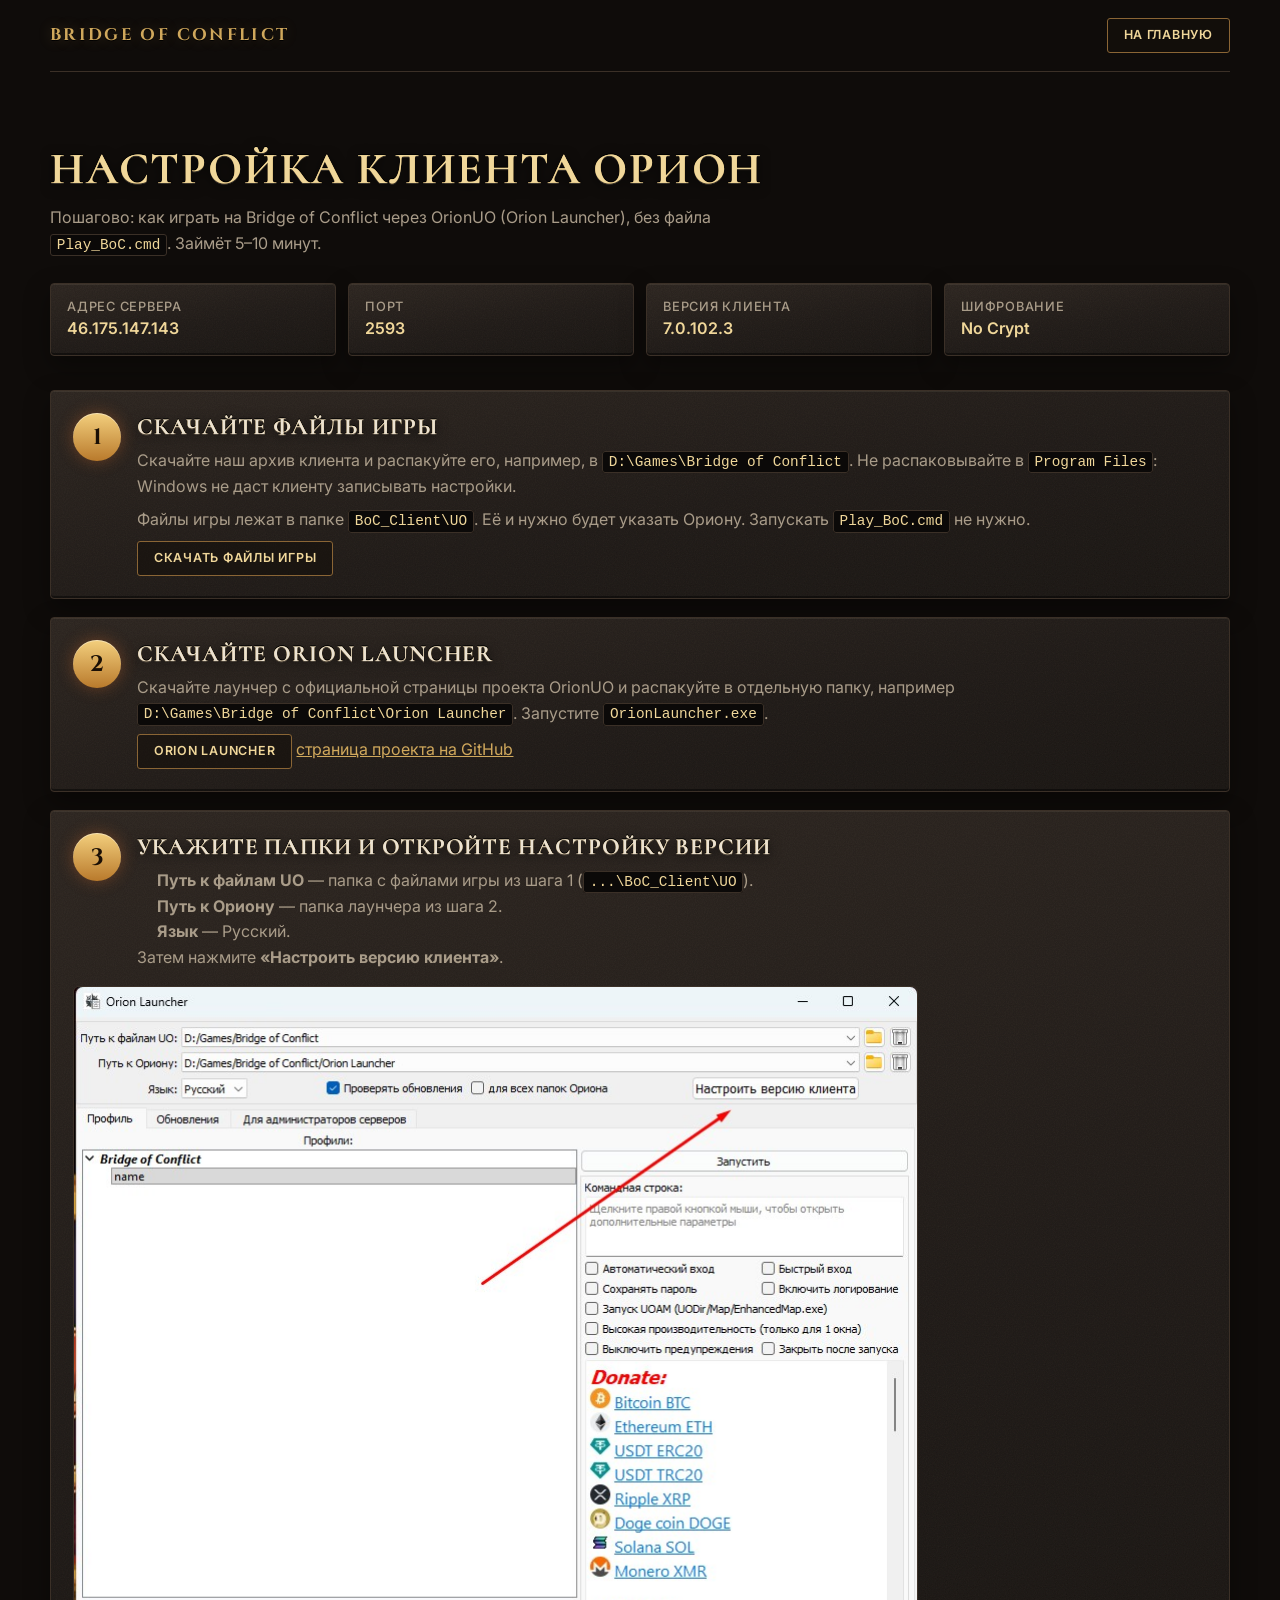
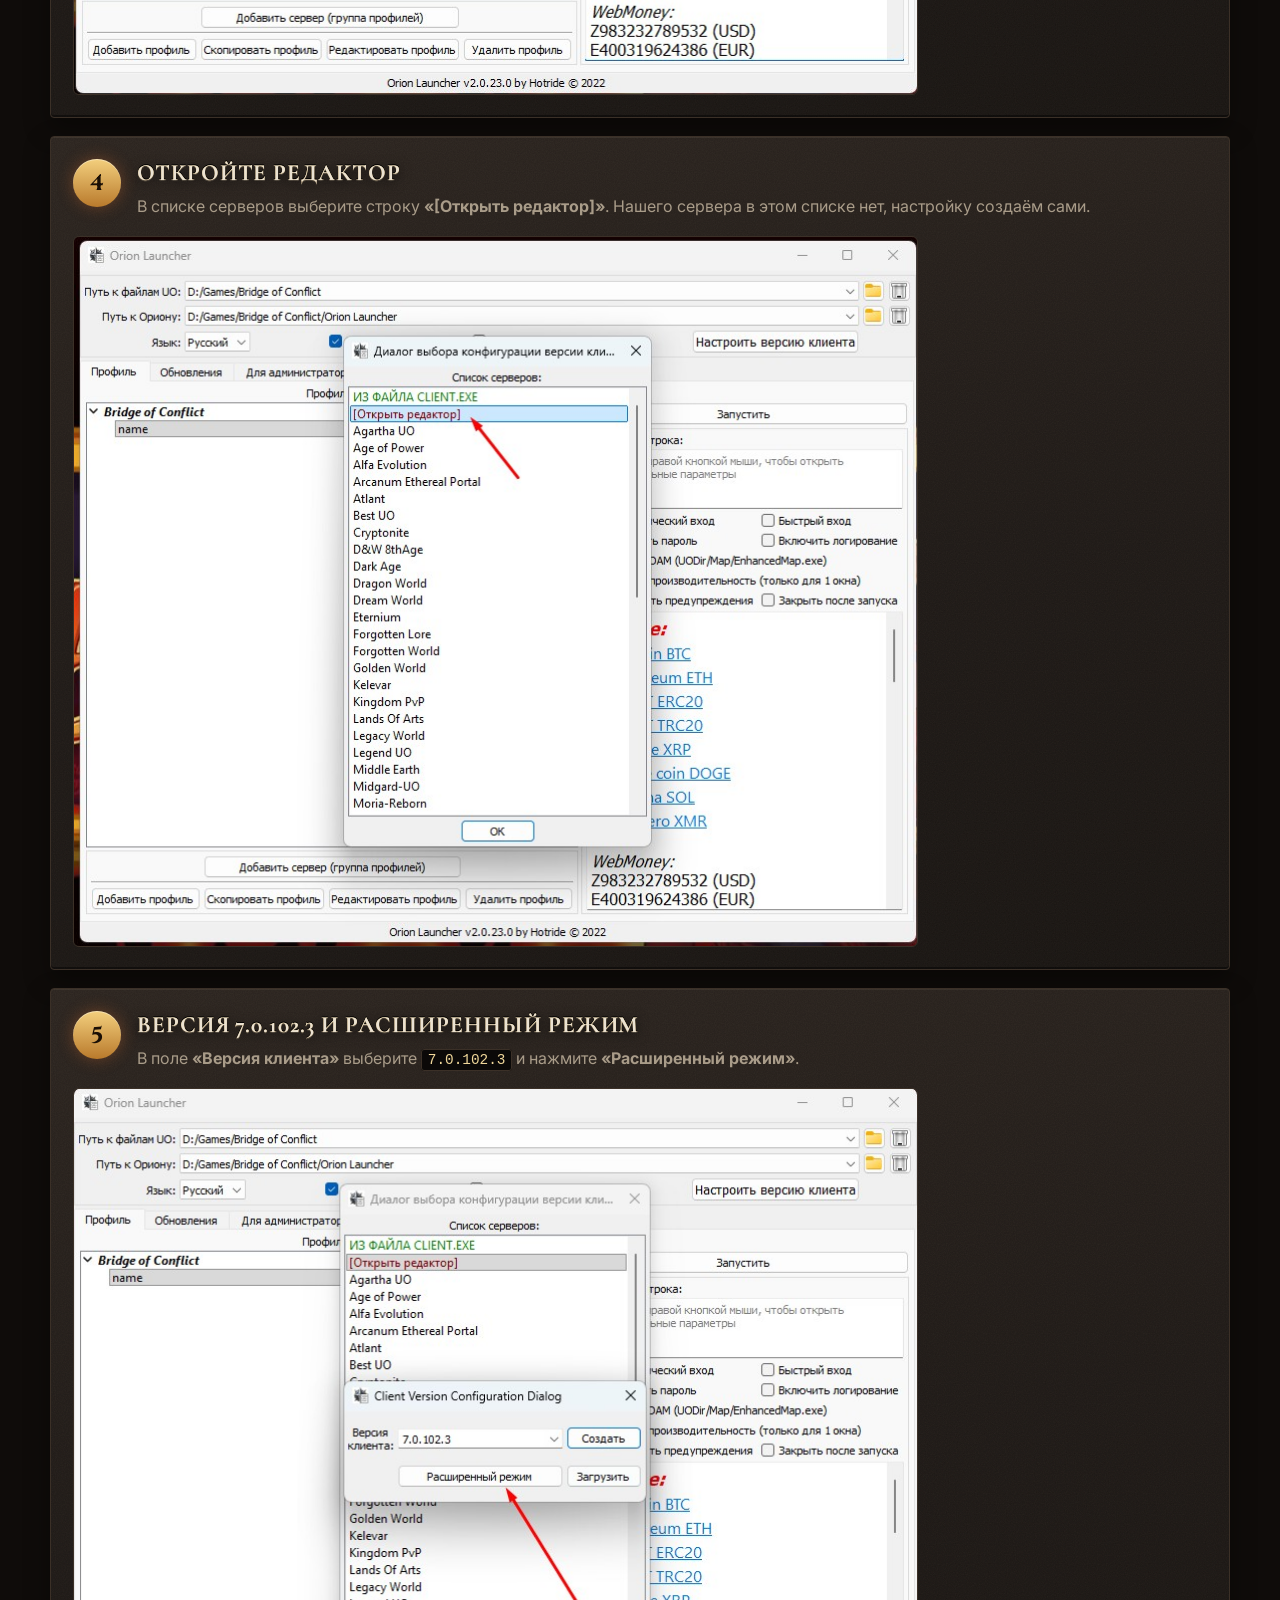
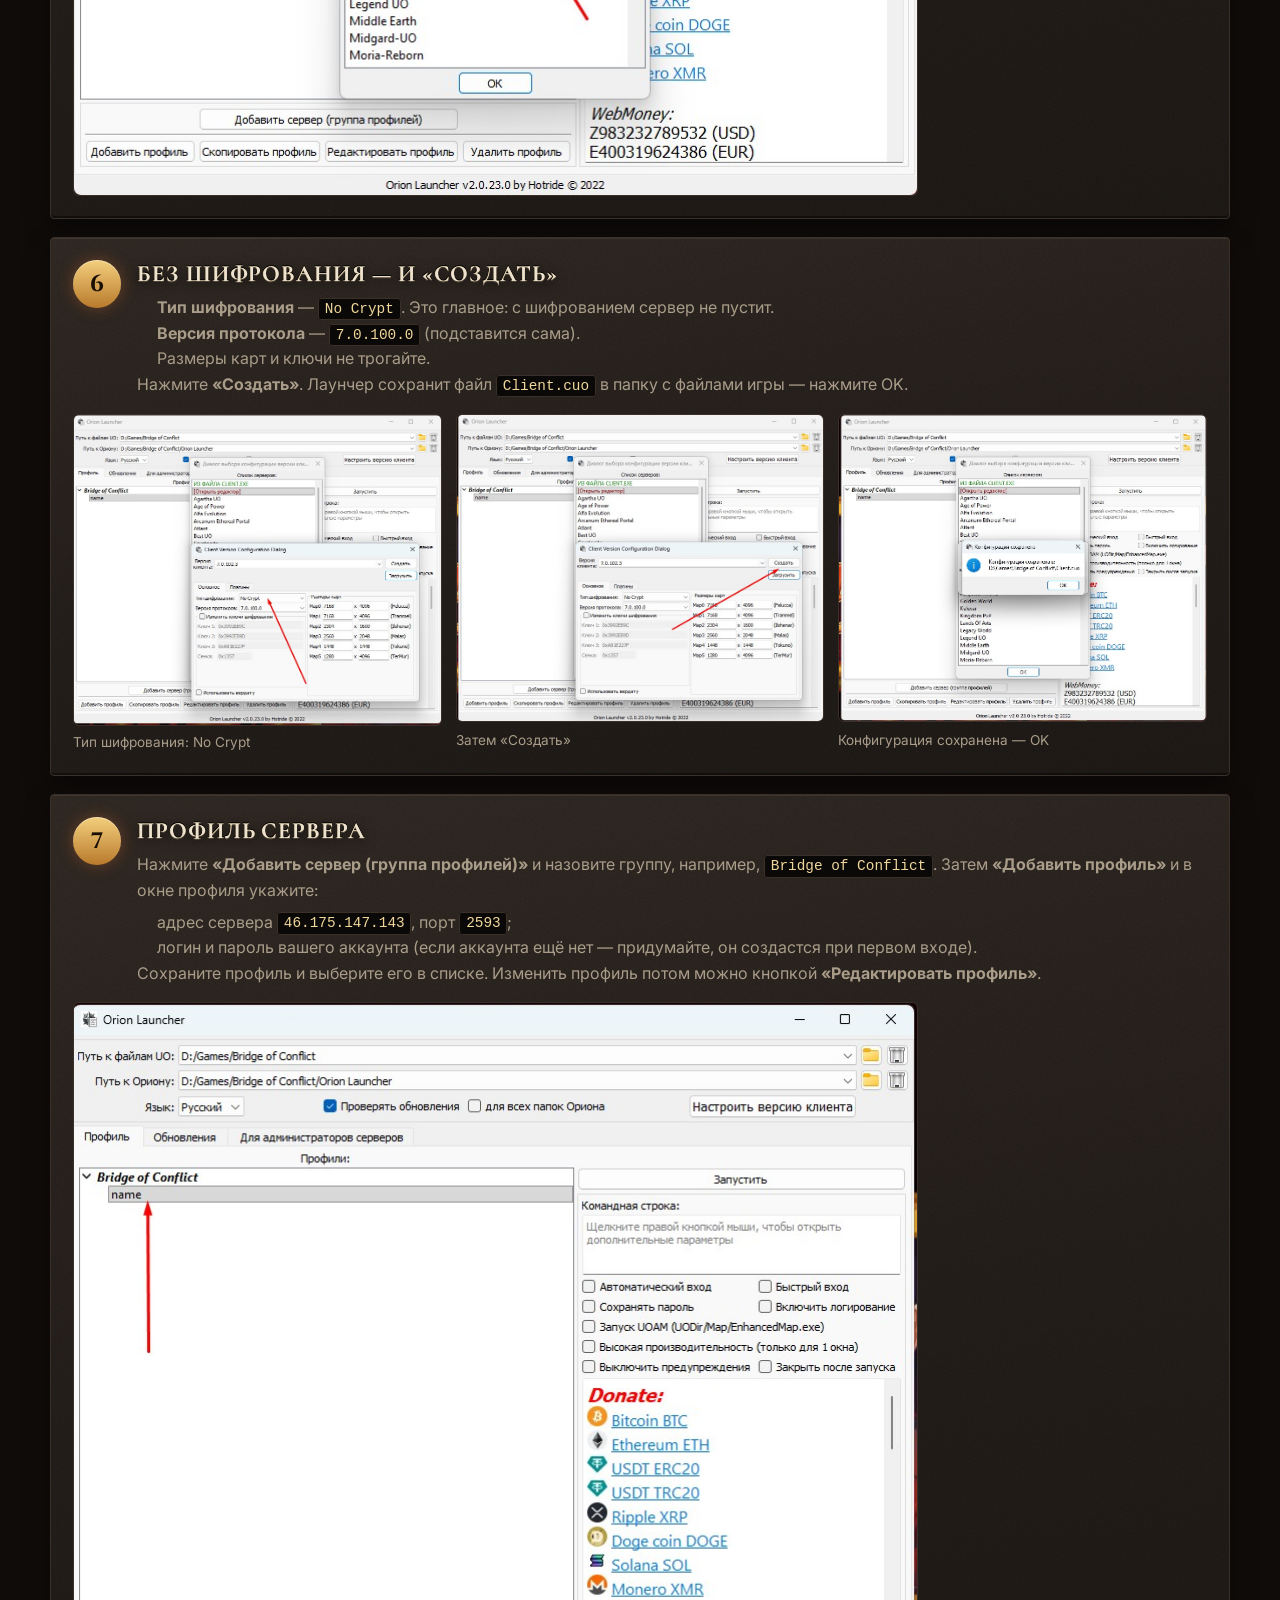
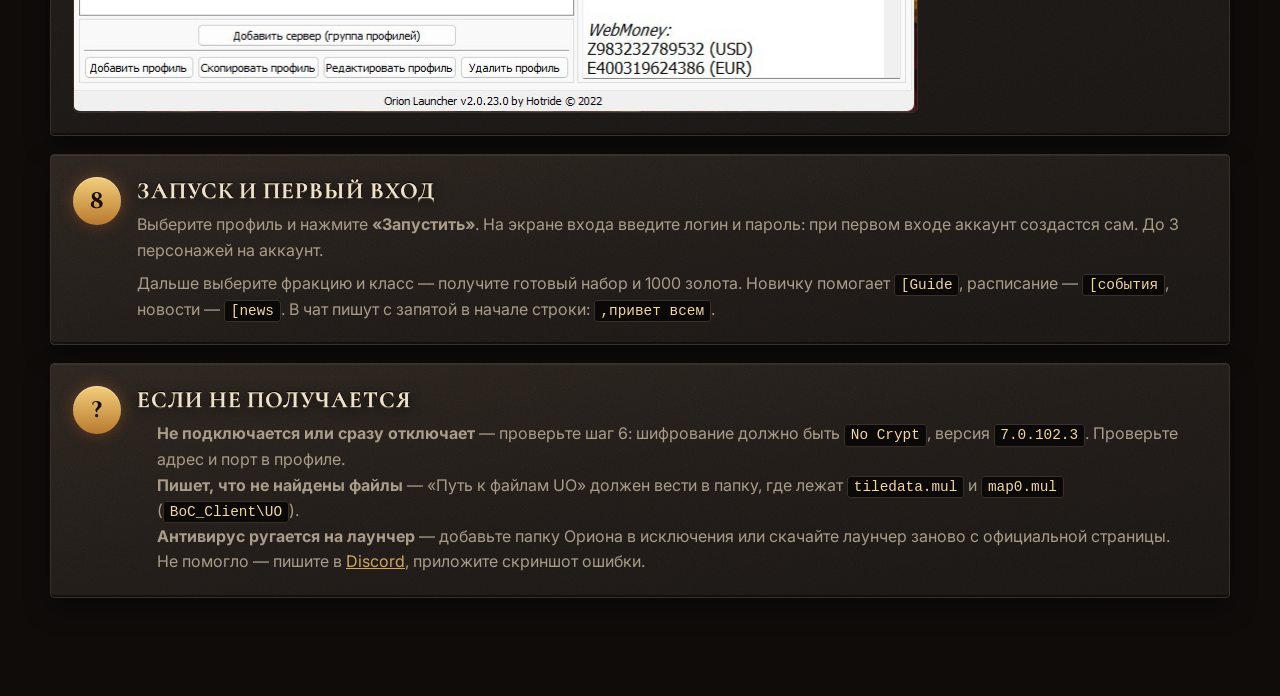
==== orion.html @ e7d65447 "Orion client guide page (orion.html) with the owner's screenshots; link from 'Как начать' Co-Authore" ====
<!DOCTYPE html>
<html lang="ru">
<head>
  <meta charset="utf-8">
  <meta name="viewport" content="width=device-width, initial-scale=1">
  <title>Клиент Орион — как настроить | Bridge of Conflict</title>
  <meta name="description" content="Пошаговая настройка OrionUO (Orion Launcher) для сервера Bridge of Conflict: файлы игры, версия клиента 7.0.102.3, No Crypt, адрес сервера.">
  <meta name="theme-color" content="#0f0c0a">
  <link rel="icon" href="img/favicon.svg" type="image/svg+xml">
  <link rel="preconnect" href="https://fonts.googleapis.com">
  <link rel="preconnect" href="https://fonts.gstatic.com" crossorigin>
  <link href="https://fonts.googleapis.com/css2?family=Cinzel:wght@600;700&family=Cormorant:wght@600;700&family=Inter:wght@400;500;600&display=swap" rel="stylesheet">
  <link rel="stylesheet" href="css/style.css?v=202611151030">
  <style>
    .guide { padding: 40px 0 80px; }
    .guide__top { display: flex; justify-content: space-between; align-items: center; gap: 12px; padding: 18px 0; border-bottom: 1px solid var(--line); }
    .guide h1 { font: 700 clamp(1.9rem, 5vw, 2.8rem)/1.15 var(--head); color: var(--gold-hi); margin: 32px 0 10px; }
    .guide__lead { color: var(--muted); max-width: 760px; }
    .guide__facts { display: grid; grid-template-columns: repeat(auto-fit, minmax(200px, 1fr)); gap: 12px; margin: 26px 0 34px; }
    .guide__facts div { padding: 14px 16px; }
    .guide__facts b { display: block; color: var(--muted); font: 500 .8rem/1.4 var(--body); text-transform: uppercase; letter-spacing: .06em; }
    .guide__facts span { color: var(--gold-hi); font-weight: 600; overflow-wrap: anywhere; }
    .gstep { display: grid; grid-template-columns: 1fr; gap: 16px; padding: 22px; margin-bottom: 18px; }
    .gstep__head { display: flex; gap: 16px; align-items: flex-start; }
    .gstep h2 { font: 700 1.45rem/1.25 var(--head); color: var(--text); margin-bottom: 6px; }
    .gstep p, .gstep li { color: var(--muted); }
    .gstep ul { padding-left: 20px; margin-top: 6px; }
    .gstep p + p { margin-top: 8px; }
    .gstep img { border: 1px solid var(--line); border-radius: 6px; width: 100%; max-width: 845px; height: auto; }
    .gstep figure { display: grid; gap: 6px; }
    .gstep figcaption { color: var(--muted); font-size: .85rem; }
    .shots { display: grid; grid-template-columns: repeat(auto-fit, minmax(300px, 1fr)); gap: 14px; }
    .warn { border-left: 3px solid var(--fire); padding: 10px 14px; background: rgba(226, 112, 42, .08); color: var(--text); border-radius: 4px; }
    @media (max-width: 420px) { .gstep { padding: 16px; } }
  </style>
</head>
<body>
  <div class="wrap">
    <div class="guide__top">
      <a class="logo" href="index.html">BRIDGE OF CONFLICT</a>
      <a class="btn btn--ghost btn--sm" href="index.html#start">На главную</a>
    </div>

    <main class="guide">
      <h1>Настройка клиента Орион</h1>
      <p class="guide__lead">Пошагово: как играть на Bridge of Conflict через OrionUO (Orion Launcher), без файла <code>Play_BoC.cmd</code>. Займёт 5–10 минут.</p>

      <div class="guide__facts">
        <div class="slab"><b>Адрес сервера</b><span>46.175.147.143</span></div>
        <div class="slab"><b>Порт</b><span>2593</span></div>
        <div class="slab"><b>Версия клиента</b><span>7.0.102.3</span></div>
        <div class="slab"><b>Шифрование</b><span>No Crypt</span></div>
      </div>

      <section class="slab gstep">
        <div class="gstep__head"><span class="step__n" aria-hidden="true">1</span><div>
          <h2>Скачайте файлы игры</h2>
          <p>Скачайте наш архив клиента и распакуйте его, например, в <code>D:\Games\Bridge of Conflict</code>. Не распаковывайте в <code>Program Files</code>: Windows не даст клиенту записывать настройки.</p>
          <p>Файлы игры лежат в папке <code>BoC_Client\UO</code>. Её и нужно будет указать Ориону. Запускать <code>Play_BoC.cmd</code> не нужно.</p>
          <p><a class="btn btn--ghost btn--sm" href="https://github.com/ossk1az/boc-site/releases/latest/download/BoC_Client.zip" target="_blank" rel="noopener">Скачать файлы игры</a></p>
        </div></div>
      </section>

      <section class="slab gstep">
        <div class="gstep__head"><span class="step__n" aria-hidden="true">2</span><div>
          <h2>Скачайте Orion Launcher</h2>
          <p>Скачайте лаунчер с официальной страницы проекта OrionUO и распакуйте в отдельную папку, например <code>D:\Games\Bridge of Conflict\Orion Launcher</code>. Запустите <code>OrionLauncher.exe</code>.</p>
          <p><a class="btn btn--ghost btn--sm" href="http://orionuo.online/Launcher.html" target="_blank" rel="noopener">Orion Launcher</a>
             <a href="https://github.com/Hotride/OrionUO" target="_blank" rel="noopener">страница проекта на GitHub</a></p>
        </div></div>
      </section>

      <section class="slab gstep">
        <div class="gstep__head"><span class="step__n" aria-hidden="true">3</span><div>
          <h2>Укажите папки и откройте настройку версии</h2>
          <ul>
            <li><b>Путь к файлам UO</b> — папка с файлами игры из шага 1 (<code>...\BoC_Client\UO</code>).</li>
            <li><b>Путь к Ориону</b> — папка лаунчера из шага 2.</li>
            <li><b>Язык</b> — Русский.</li>
          </ul>
          <p>Затем нажмите <b>«Настроить версию клиента»</b>.</p>
        </div></div>
        <figure><img src="img/orion/1-main.jpg" alt="Главное окно Orion Launcher, стрелка на кнопке «Настроить версию клиента»" loading="lazy" width="841" height="705"></figure>
      </section>

      <section class="slab gstep">
        <div class="gstep__head"><span class="step__n" aria-hidden="true">4</span><div>
          <h2>Откройте редактор</h2>
          <p>В списке серверов выберите строку <b>«[Открыть редактор]»</b>. Нашего сервера в этом списке нет, настройку создаём сами.</p>
        </div></div>
        <figure><img src="img/orion/2-editor.jpg" alt="Диалог выбора конфигурации, стрелка на «[Открыть редактор]»" loading="lazy"></figure>
      </section>

      <section class="slab gstep">
        <div class="gstep__head"><span class="step__n" aria-hidden="true">5</span><div>
          <h2>Версия 7.0.102.3 и расширенный режим</h2>
          <p>В поле <b>«Версия клиента»</b> выберите <code>7.0.102.3</code> и нажмите <b>«Расширенный режим»</b>.</p>
        </div></div>
        <figure><img src="img/orion/3-extended.jpg" alt="Версия клиента 7.0.102.3, стрелка на «Расширенный режим»" loading="lazy"></figure>
      </section>

      <section class="slab gstep">
        <div class="gstep__head"><span class="step__n" aria-hidden="true">6</span><div>
          <h2>Без шифрования — и «Создать»</h2>
          <ul>
            <li><b>Тип шифрования</b> — <code>No Crypt</code>. Это главное: с шифрованием сервер не пустит.</li>
            <li><b>Версия протокола</b> — <code>7.0.100.0</code> (подставится сама).</li>
            <li>Размеры карт и ключи не трогайте.</li>
          </ul>
          <p>Нажмите <b>«Создать»</b>. Лаунчер сохранит файл <code>Client.cuo</code> в папку с файлами игры — нажмите OK.</p>
        </div></div>
        <div class="shots">
          <figure><img src="img/orion/4-nocrypt.jpg" alt="Расширенный режим: тип шифрования No Crypt" loading="lazy"><figcaption>Тип шифрования: No Crypt</figcaption></figure>
          <figure><img src="img/orion/5-create.jpg" alt="Кнопка «Создать»" loading="lazy"><figcaption>Затем «Создать»</figcaption></figure>
          <figure><img src="img/orion/6-saved.jpg" alt="Сообщение «Конфигурация сохранена»" loading="lazy"><figcaption>Конфигурация сохранена — OK</figcaption></figure>
        </div>
      </section>

      <section class="slab gstep">
        <div class="gstep__head"><span class="step__n" aria-hidden="true">7</span><div>
          <h2>Профиль сервера</h2>
          <p>Нажмите <b>«Добавить сервер (группа профилей)»</b> и назовите группу, например, <code>Bridge of Conflict</code>. Затем <b>«Добавить профиль»</b> и в окне профиля укажите:</p>
          <ul>
            <li>адрес сервера <code>46.175.147.143</code>, порт <code>2593</code>;</li>
            <li>логин и пароль вашего аккаунта (если аккаунта ещё нет — придумайте, он создастся при первом входе).</li>
          </ul>
          <p>Сохраните профиль и выберите его в списке. Изменить профиль потом можно кнопкой <b>«Редактировать профиль»</b>.</p>
        </div></div>
        <figure><img src="img/orion/7-profile.jpg" alt="Список профилей, стрелка на профиле" loading="lazy"></figure>
      </section>

      <section class="slab gstep">
        <div class="gstep__head"><span class="step__n" aria-hidden="true">8</span><div>
          <h2>Запуск и первый вход</h2>
          <p>Выберите профиль и нажмите <b>«Запустить»</b>. На экране входа введите логин и пароль: при первом входе аккаунт создастся сам. До 3 персонажей на аккаунт.</p>
          <p>Дальше выберите фракцию и класс — получите готовый набор и 1000 золота. Новичку помогает <code>[Guide</code>, расписание — <code>[события</code>, новости — <code>[news</code>. В чат пишут с запятой в начале строки: <code>,привет всем</code>.</p>
        </div></div>
      </section>

      <section class="slab gstep">
        <div class="gstep__head"><span class="step__n" aria-hidden="true">?</span><div>
          <h2>Если не получается</h2>
          <ul>
            <li><b>Не подключается или сразу отключает</b> — проверьте шаг 6: шифрование должно быть <code>No Crypt</code>, версия <code>7.0.102.3</code>. Проверьте адрес и порт в профиле.</li>
            <li><b>Пишет, что не найдены файлы</b> — «Путь к файлам UO» должен вести в папку, где лежат <code>tiledata.mul</code> и <code>map0.mul</code> (<code>BoC_Client\UO</code>).</li>
            <li><b>Антивирус ругается на лаунчер</b> — добавьте папку Ориона в исключения или скачайте лаунчер заново с официальной страницы.</li>
            <li>Не помогло — пишите в <a href="https://discord.gg/6AzDWFs2Xu" target="_blank" rel="noopener">Discord</a>, приложите скриншот ошибки.</li>
          </ul>
        </div></div>
      </section>
    </main>
  </div>
</body>
</html>
---- css/style.css ----
/* Bridge of Conflict — стили. Цвета меняются в :root. */
:root {
  --bg: #0f0c0a;
  --bg-alt: #14100d;
  --stone: #1d1815;
  --stone-hi: #2a231e;
  --line: #3b3027;
  --gold: #d0a85c;
  --gold-hi: #f0d79a;
  --bronze: #8a6535;
  --fire: #e2702a;
  --text: #ebe2d2;
  --muted: #a99c89;
  --parch: #dcc9a0;
  --parch-ink: #2b2014;
  --order: #3a6cc0;
  --order-hi: #8fb4f0;
  --chaos: #c22a22;
  --chaos-hi: #f0766a;
  --out: #71803c;
  --out-hi: #a9b578;
  --out-gray: #7d7f78;
  --head: "Cormorant", "Times New Roman", serif;
  --logo: "Cinzel", "Cormorant", serif;
  --body: "Inter", "PT Sans", system-ui, -apple-system, "Segoe UI", Roboto, sans-serif;
  --header-h: 64px;
  --noise: url("data:image/svg+xml,%3Csvg xmlns='http://www.w3.org/2000/svg' width='160' height='160'%3E%3Cfilter id='n'%3E%3CfeTurbulence type='fractalNoise' baseFrequency='.9' numOctaves='2' stitchTiles='stitch'/%3E%3CfeColorMatrix values='0 0 0 0 1 0 0 0 0 .9 0 0 0 0 .75 0 0 0 .05 0'/%3E%3C/filter%3E%3Crect width='160' height='160' filter='url(%23n)'/%3E%3C/svg%3E");
}

*, *::before, *::after { box-sizing: border-box; }
html { scroll-behavior: smooth; scroll-padding-top: calc(var(--header-h) + 12px); -webkit-text-size-adjust: 100%; }
body {
  margin: 0; background: var(--bg); color: var(--text);
  font: 400 16px/1.6 var(--body); overflow-x: hidden;
}
img { max-width: 100%; display: block; }
a { color: var(--gold); }
a:hover { color: var(--gold-hi); }
:focus-visible { outline: 2px solid var(--gold-hi); outline-offset: 3px; border-radius: 2px; }
h1, h2, h3, h4, p, ul, ol, dl, dd, figure { margin: 0; }
ul, ol { padding: 0; list-style: none; }
code {
  font: 500 .9em/1 ui-monospace, "Cascadia Mono", Consolas, monospace;
  background: #0b0908; border: 1px solid var(--line); color: var(--gold-hi);
  padding: .15em .4em; border-radius: 3px; white-space: nowrap;
}
mark.todo { background: #5c4a12; color: #ffe9a8; padding: 0 .3em; border-radius: 3px; overflow-wrap: anywhere; }
.wrap { width: min(1180px, 100% - 32px); margin-inline: auto; }
.skip { position: absolute; left: -999px; top: 0; background: var(--gold); color: #000; padding: 8px 14px; z-index: 100; }
.skip:focus { left: 8px; top: 8px; }
.noscript { padding: 120px 24px; text-align: center; }

/* ---------- заголовки ---------- */
h1, h2, h3 { font-family: var(--head); font-weight: 700; line-height: 1.1; text-wrap: balance; }
h1, h2 {
  text-transform: uppercase; letter-spacing: .04em;
  background: linear-gradient(180deg, var(--gold-hi) 0%, var(--gold) 45%, var(--bronze) 100%);
  -webkit-background-clip: text; background-clip: text; color: transparent;
  /* лёгкая гравировка */
  filter: drop-shadow(0 1px 0 rgba(255, 240, 200, .18)) drop-shadow(0 -1px 0 rgba(0, 0, 0, .9)) drop-shadow(0 3px 6px rgba(0, 0, 0, .6));
}
h2 { font-size: clamp(1.9rem, 4.5vw, 2.9rem); }
h3 { font-size: 1.45rem; color: var(--gold-hi); letter-spacing: .01em; }
h4 { font: 600 .72rem/1.2 var(--body); letter-spacing: .14em; text-transform: uppercase; color: var(--muted); margin: 18px 0 8px; }

.ornament { display: flex; align-items: center; justify-content: center; gap: 12px; margin: 14px auto; max-width: 320px; }
.ornament span { flex: 1; height: 1px; background: linear-gradient(90deg, transparent, var(--bronze)); }
.ornament span:last-child { transform: scaleX(-1); }
.ornament i {
  width: 9px; height: 9px; transform: rotate(45deg); background: var(--gold);
  box-shadow: -16px 16px 0 -2.5px var(--bronze), 16px -16px 0 -2.5px var(--bronze);
}

/* ---------- кнопки ---------- */
.btn {
  display: inline-flex; align-items: center; justify-content: center; text-align: center;
  font: 600 .95rem/1.2 var(--body); letter-spacing: .06em; text-transform: uppercase; text-decoration: none;
  padding: 15px 26px; border-radius: 3px; border: 1px solid var(--bronze); cursor: pointer;
  transition: transform .15s, background .2s, border-color .2s, color .2s;
}
.btn--sm { padding: 9px 16px; font-size: .78rem; }
.btn--fire {
  color: #1a0f05; border-color: var(--gold-hi);
  background: linear-gradient(180deg, #f3cf7d, #c98a33 60%, #a8601f);
  box-shadow: 0 0 18px rgba(226, 112, 42, .45), inset 0 1px 0 rgba(255, 255, 255, .4);
  animation: flicker 3.2s infinite;
}
.btn--fire:hover { color: #1a0f05; transform: translateY(-1px); background: linear-gradient(180deg, #ffe09a, #dc9c40 60%, #b96c25); }
.btn--ghost { color: var(--gold-hi); background: rgba(20, 15, 11, .6); }
.btn--ghost:hover { border-color: var(--gold-hi); background: rgba(208, 168, 92, .12); }
@keyframes flicker {
  0%, 100% { box-shadow: 0 0 18px rgba(226, 112, 42, .45), inset 0 1px 0 rgba(255, 255, 255, .4); }
  22% { box-shadow: 0 0 26px rgba(240, 140, 50, .65), inset 0 1px 0 rgba(255, 255, 255, .4); }
  38% { box-shadow: 0 0 14px rgba(226, 100, 36, .38), inset 0 1px 0 rgba(255, 255, 255, .4); }
  61% { box-shadow: 0 0 30px rgba(245, 150, 60, .6), inset 0 1px 0 rgba(255, 255, 255, .4); }
  79% { box-shadow: 0 0 16px rgba(226, 112, 42, .42), inset 0 1px 0 rgba(255, 255, 255, .4); }
}

/* ---------- шапка ---------- */
.header {
  position: sticky; top: 0; z-index: 50; height: var(--header-h);
  background: rgba(15, 12, 10, .82); backdrop-filter: blur(10px); -webkit-backdrop-filter: blur(10px);
  border-bottom: 1px solid transparent; transition: border-color .3s, background .3s;
}
.header.is-scrolled, .header.is-open { border-bottom-color: var(--line); background: rgba(15, 12, 10, .96); }
.header__in { height: 100%; display: flex; align-items: center; gap: 20px; }
.logo {
  font: 700 1.05rem/1 var(--logo); letter-spacing: .14em; color: var(--gold); text-decoration: none; white-space: nowrap;
  text-shadow: 0 1px 0 rgba(0, 0, 0, .9), 0 0 14px rgba(208, 168, 92, .25);
}
.nav { display: flex; gap: 4px; margin-left: auto; }
.nav a {
  color: var(--text); text-decoration: none; font-size: .88rem; padding: 8px 10px; border-radius: 3px; white-space: nowrap;
}
.nav a:hover { color: var(--gold-hi); background: rgba(208, 168, 92, .08); }
.nav__discord { display: none; }
.header__cta { display: flex; align-items: center; gap: 10px; }
.burger { display: none; width: 42px; height: 42px; background: none; border: 1px solid var(--line); border-radius: 3px; cursor: pointer; padding: 11px 10px; flex-direction: column; justify-content: space-between; }
.burger span { display: block; height: 2px; background: var(--gold); transition: transform .25s, opacity .2s; }
.header.is-open .burger span:nth-child(1) { transform: translateY(8px) rotate(45deg); }
.header.is-open .burger span:nth-child(2) { opacity: 0; }
.header.is-open .burger span:nth-child(3) { transform: translateY(-8px) rotate(-45deg); }

@media (max-width: 1080px) {
  .burger { display: flex; }
  .header__cta { margin-left: auto; }
  .nav {
    position: absolute; top: var(--header-h); left: 0; right: 0; margin: 0; flex-direction: column; gap: 0;
    background: rgba(15, 12, 10, .98); border-bottom: 1px solid var(--line); padding: 8px 16px 16px;
    display: none;
  }
  .header.is-open .nav { display: flex; }
  .nav a { padding: 13px 8px; font-size: 1rem; border-bottom: 1px solid rgba(59, 48, 39, .6); }
  .nav__discord { display: block; color: var(--gold) !important; }
}
@media (max-width: 560px) {
  .header__discord { display: none; }
  .logo { font-size: .86rem; letter-spacing: .1em; }
  .header__in { gap: 10px; }
}

/* ---------- заглушки картинок ---------- */
.ph {
  position: relative; overflow: hidden; display: grid; place-items: center;
  background:
    repeating-linear-gradient(135deg, rgba(208, 168, 92, .05) 0 12px, transparent 12px 24px),
    linear-gradient(160deg, #241c16, #120e0b);
  border-bottom: 1px solid var(--line);
}
.ph figcaption {
  padding: 14px 18px; text-align: center; font-size: .8rem; color: var(--muted); line-height: 1.5;
  border: 1px dashed var(--bronze); border-radius: 3px; margin: 14px; background: rgba(15, 12, 10, .7); max-width: 92%;
  overflow-wrap: anywhere;
}
.ph code { white-space: normal; }
.ph__label { display: block; font-size: .66rem; letter-spacing: .16em; text-transform: uppercase; color: var(--bronze); margin-bottom: 4px; }
.ph img { position: absolute; inset: 0; width: 100%; height: 100%; object-fit: cover; opacity: 0; }
.ph--loaded img { opacity: 1; }
.ph--loaded figcaption { display: none; }
.ph--card { aspect-ratio: 16 / 9; }
.ph--box { aspect-ratio: 4 / 3; border: 1px solid var(--line); border-radius: 4px; }

/* ---------- hero ---------- */
.hero { position: relative; isolation: isolate; min-height: min(100svh - var(--header-h), 900px); display: grid; align-items: center; padding: 56px 0 112px; text-align: center; overflow: hidden; }
.ph--hero { position: absolute; inset: 0; z-index: -3; border: 0; place-items: end center; }
.ph--hero figcaption { margin-bottom: 14px; font-size: .74rem; padding: 8px 14px; }
.ph--hero figcaption { position: relative; z-index: 2; }
.ph--hero::after { /* затемнение поверх картинки */
  content: ""; position: absolute; inset: 0; z-index: 1;
  background:
    radial-gradient(ellipse 90% 70% at 50% 40%, rgba(15, 12, 10, .35), rgba(15, 12, 10, .88) 75%),
    linear-gradient(180deg, rgba(15, 12, 10, .5), transparent 30%, var(--bg) 100%);
}
.hero__glow { position: absolute; inset: 0; z-index: -1; pointer-events: none; }
.hero__glow i { /* отсветы жаровен */
  position: absolute; bottom: -12%; width: 46vw; height: 46vw; max-width: 620px; max-height: 620px; border-radius: 50%;
  background: radial-gradient(circle, rgba(226, 112, 42, .3), rgba(226, 112, 42, .08) 45%, transparent 68%);
  animation: brazier 4.5s ease-in-out infinite;
}
.hero__glow i:first-child { left: -8%; }
.hero__glow i:last-child { right: -8%; animation-delay: -2.1s; }
@keyframes brazier { 0%, 100% { opacity: .75; transform: scale(1); } 30% { opacity: 1; transform: scale(1.05); } 55% { opacity: .6; transform: scale(.97); } 80% { opacity: .9; transform: scale(1.03); } }
.eyebrow { font: 600 .78rem/1.3 var(--body); letter-spacing: .24em; text-transform: uppercase; color: var(--gold); margin-bottom: 18px; }
.hero h1 { font-size: clamp(2.5rem, 9vw, 5.8rem); letter-spacing: .05em; }
.hero__sub { font: 600 clamp(1.15rem, 2.6vw, 1.6rem)/1.35 var(--head); color: var(--text); max-width: 760px; margin: 0 auto; text-wrap: balance; }
.hero__btns { display: flex; flex-wrap: wrap; gap: 14px; justify-content: center; margin: 32px 0 40px; }

.timer {
  display: inline-block; padding: 20px 28px 18px; border: 1px solid var(--line); border-radius: 4px; max-width: 100%;
  background: var(--noise), linear-gradient(180deg, rgba(42, 35, 30, .92), rgba(22, 18, 15, .92));
  box-shadow: inset 0 1px 0 rgba(255, 235, 190, .08), 0 14px 40px rgba(0, 0, 0, .5);
}
.timer__label { font: 600 .78rem/1.3 var(--body); letter-spacing: .2em; text-transform: uppercase; color: var(--gold); }
.timer__digits { display: flex; justify-content: center; gap: 10px; margin: 12px 0; }
.timer__cell { min-width: 84px; padding: 10px 6px 8px; background: #0c0a08; border: 1px solid var(--line); border-radius: 3px; }
.timer__cell b { display: block; font: 700 2.5rem/1 var(--logo); color: var(--gold-hi); font-variant-numeric: tabular-nums; text-shadow: 0 0 18px rgba(226, 112, 42, .45); }
.timer__cell span { font-size: .68rem; letter-spacing: .14em; text-transform: uppercase; color: var(--muted); }
.timer__note { font-size: .82rem; color: var(--muted); }
.timer.is-live { border-color: var(--fire); box-shadow: 0 0 40px rgba(226, 112, 42, .4), inset 0 1px 0 rgba(255, 235, 190, .08); }
.timer.is-live .timer__label { color: #ffb070; font-size: .95rem; animation: pulse 1.4s ease-in-out infinite; }
@keyframes pulse { 50% { opacity: .55; } }
@media (max-width: 420px) {
  .timer { padding: 16px 12px 14px; }
  .timer__cell { min-width: 74px; }
  .timer__cell b { font-size: 2rem; }
  .hero__btns .btn { width: 100%; }
}

/* ---------- секции ---------- */
.section { padding: clamp(56px, 9vw, 104px) 0; position: relative; }
.section--alt { background: var(--bg-alt); border-block: 1px solid #1e1814; }
.section__head { text-align: center; margin-bottom: clamp(28px, 5vw, 48px); }
.section__lead { color: var(--muted); max-width: 640px; margin: 0 auto; font-size: 1.05rem; }
.note { text-align: center; color: var(--muted); max-width: 760px; margin: 28px auto 0; font-size: .95rem; }
.note--dim { margin-top: 10px; font-size: .88rem; }
.note--left { text-align: left; margin: 18px 0 0; font-style: italic; }

.grid { display: grid; gap: 20px; }
.grid--4 { grid-template-columns: repeat(4, 1fr); }
.grid--3 { grid-template-columns: repeat(3, 1fr); }
@media (max-width: 1000px) { .grid--4 { grid-template-columns: repeat(2, 1fr); } }
@media (max-width: 900px) { .grid--3 { grid-template-columns: 1fr; max-width: 560px; margin-inline: auto; } }
@media (max-width: 600px) { .grid--4 { grid-template-columns: 1fr; } }

/* каменная плита */
.slab {
  position: relative; border: 1px solid var(--line); border-radius: 4px; overflow: hidden;
  background: var(--noise), linear-gradient(170deg, var(--stone-hi), var(--stone) 55%, #171310);
  box-shadow: inset 0 1px 0 rgba(255, 235, 190, .07), inset 0 -2px 0 rgba(0, 0, 0, .45), 0 10px 26px rgba(0, 0, 0, .35);
}
.medal {
  width: 52px; height: 52px; flex: none; display: grid; place-items: center; font-size: 1.5rem; border-radius: 50%;
  background: radial-gradient(circle at 35% 30%, #3a3029, #14100d); border: 1px solid var(--bronze);
  box-shadow: inset 0 0 0 3px #14100d, inset 0 0 0 4px rgba(208, 168, 92, .25);
}
.chips { display: flex; flex-wrap: wrap; gap: 6px; }
.chips span { font-size: .8rem; padding: 4px 10px; border: 1px solid var(--line); border-radius: 2px; background: rgba(0, 0, 0, .3); }
.chips--skills span { font-family: var(--logo), var(--body); font-weight: 600; font-size: .74rem; letter-spacing: .03em; color: var(--text); }
.chips--gold span { border-color: var(--bronze); color: var(--gold-hi); }

/* ---------- о сервере ---------- */
.tile { padding: 26px 22px; }
.tile h3 { margin: 16px 0 8px; }
.tile p { color: var(--muted); font-size: .95rem; }

/* ---------- фракции ---------- */
.faction { --c: var(--gold); --c-hi: var(--gold-hi); border-top: 3px solid var(--c); display: flex; flex-direction: column; }
.faction--order { --c: var(--order); --c-hi: var(--order-hi); background: var(--noise), linear-gradient(170deg, #1d2740, #171a24 50%, #15120f); }
.faction--order h3 { color: var(--gold-hi); }
.faction--order { border-top-color: var(--gold); box-shadow: inset 0 3px 0 var(--order), 0 10px 26px rgba(0, 0, 0, .35); }
.faction--chaos { --c: var(--chaos); --c-hi: var(--chaos-hi); background: var(--noise), linear-gradient(170deg, #3a1210, #1a0d0c 50%, #0b0908); }
.faction--chaos h3 { color: var(--chaos-hi); }
.faction--outcasts { --c: var(--out); --c-hi: var(--out-hi); background: var(--noise), linear-gradient(170deg, #2a2f1c, #1d1f1a 50%, #141412); border-top-color: var(--out); }
.faction--outcasts h3 { color: var(--out-hi); }
.faction__body { padding: 22px; display: flex; flex-direction: column; gap: 14px; flex: 1; }
.faction h3 { font-size: 1.9rem; }
.faction dl { display: grid; gap: 10px; border-top: 1px solid rgba(255, 255, 255, .08); padding-top: 14px; }
.faction dl > div { display: grid; grid-template-columns: 74px 1fr; gap: 10px; align-items: baseline; }
.faction dt { font-size: .68rem; letter-spacing: .14em; text-transform: uppercase; color: var(--c-hi); }
.faction dd { font-size: .93rem; }
.faction__extra { font-size: .9rem; color: var(--muted); border-left: 2px solid var(--c); padding-left: 12px; margin-top: auto; }

.balance { margin-top: 24px; padding: 22px; text-align: center; }
.balance p { color: var(--muted); max-width: 760px; margin: 0 auto; font-size: .95rem; }
.balance__bar { display: flex; gap: 3px; margin: 14px 0; border-radius: 3px; overflow: hidden; }
.balance__bar span { padding: 9px 4px; font-size: .78rem; white-space: nowrap; color: #fff; min-width: 0; overflow: hidden; text-overflow: clip; }
.bg-order { background: linear-gradient(180deg, #3f72c8, #274c8c); }
.bg-chaos { background: linear-gradient(180deg, #c22a22, #7c1712); }
.bg-outcasts { background: linear-gradient(180deg, #71803c, #4a5527); }
@media (max-width: 480px) { .balance__bar b { display: block; } .balance__bar span { font-size: .72rem; } }

/* ---------- классы ---------- */
.classes { display: grid; grid-template-columns: repeat(3, 1fr); gap: 20px; }
.class { padding: 22px; display: flex; flex-direction: column; }
.class header { display: flex; gap: 14px; align-items: center; }
.class__role { color: var(--muted); font-size: .9rem; }
.class--outcasts { background: var(--noise), linear-gradient(170deg, #262a1d, #1b1c17 55%, #141412); }
.tags { display: flex; gap: 6px; margin: 14px 0 16px; }
.tag { font-size: .68rem; font-weight: 600; letter-spacing: .1em; text-transform: uppercase; padding: 3px 9px; border-radius: 2px; border: 1px solid; }
.tag--order { color: var(--order-hi); border-color: var(--order); background: rgba(58, 108, 192, .15); }
.tag--chaos { color: var(--chaos-hi); border-color: var(--chaos); background: rgba(194, 42, 34, .15); }
.tag--outcasts { color: var(--out-hi); border-color: var(--out); background: rgba(113, 128, 60, .15); }
.stats li { display: grid; grid-template-columns: 32px 1fr 34px; gap: 10px; align-items: center; font-size: .82rem; margin-bottom: 6px; }
.stats span { font-family: var(--logo); font-weight: 600; color: var(--muted); }
.stats i { height: 7px; background: #0b0908; border: 1px solid var(--line); border-radius: 2px; overflow: hidden; }
.stats u { display: block; height: 100%; background: linear-gradient(90deg, var(--bronze), var(--gold)); }
.stats b { text-align: right; color: var(--gold-hi); font-variant-numeric: tabular-nums; }
.proscons { margin-top: 18px; padding-top: 14px; border-top: 1px solid rgba(255, 255, 255, .08); display: grid; gap: 6px; font-size: .9rem; }
.proscons li { padding-left: 24px; position: relative; }
.proscons li::before { position: absolute; left: 0; top: 0; font-weight: 700; width: 16px; text-align: center; }
.pro::before { content: "+"; color: #9fc56a; }
.con::before { content: "−"; color: var(--chaos-hi); }
.con { color: var(--muted); }
.swipe-hint { display: none; text-align: center; color: var(--bronze); font-size: .8rem; letter-spacing: .08em; margin-bottom: 12px; }
@media (max-width: 1000px) { .classes { grid-template-columns: repeat(2, 1fr); } }
@media (max-width: 680px) { /* карусель на телефоне */
  .swipe-hint { display: block; }
  .classes {
    display: flex; gap: 14px; overflow-x: auto; scroll-snap-type: x mandatory; -webkit-overflow-scrolling: touch;
    margin-inline: -16px; padding: 4px 16px 18px; scrollbar-width: thin; scrollbar-color: var(--bronze) transparent;
  }
  .class { flex: 0 0 min(84vw, 340px); scroll-snap-align: center; }
}

/* ---------- события ---------- */
.event__body { padding: 22px; }
.event__top { display: flex; gap: 14px; align-items: center; margin-bottom: 14px; }
.event__when { font-size: .72rem; letter-spacing: .1em; text-transform: uppercase; color: var(--gold); margin-top: 3px; }
.event p { color: var(--muted); font-size: .93rem; }
.event--featured { grid-column: 1 / -1; display: grid; grid-template-columns: 1fr 1.1fr; border-color: var(--bronze); }
.event--featured .ph { aspect-ratio: auto; min-height: 260px; border-bottom: 0; border-right: 1px solid var(--line); }
.event--featured .event__body { padding: 28px; }
.event--featured h3 { font-size: 2rem; }
.event--featured p { color: var(--text); font-size: 1rem; }
.event--wide { grid-column: span 2; }
.bullets { margin-top: 14px; display: grid; gap: 8px; }
.bullets li { padding-left: 22px; position: relative; color: var(--muted); font-size: .93rem; }
.bullets li::before { content: ""; position: absolute; left: 4px; top: .55em; width: 7px; height: 7px; background: var(--gold); transform: rotate(45deg); }
@media (max-width: 800px) {
  .event--featured { grid-template-columns: 1fr; }
  .event--featured .ph { aspect-ratio: 16 / 9; min-height: 0; border-right: 0; border-bottom: 1px solid var(--line); }
  .event--featured .event__body { padding: 22px; }
}
@media (max-width: 600px) { .event--wide { grid-column: auto; } }

/* ---------- пергамент ---------- */
.parchment {
  max-width: 820px; margin: 0 auto; padding: clamp(28px, 5vw, 48px); color: var(--parch-ink); border-radius: 3px; position: relative;
  background:
    radial-gradient(ellipse at 15% 10%, rgba(120, 80, 30, .22), transparent 45%),
    radial-gradient(ellipse at 90% 95%, rgba(110, 60, 20, .3), transparent 50%),
    var(--noise), linear-gradient(175deg, #e6d6ae, #cfb985 70%, #b99e68);
  box-shadow: inset 0 0 60px rgba(90, 55, 15, .45), 0 20px 50px rgba(0, 0, 0, .6);
  border: 1px solid #8f7444;
}
.parchment__kicker { font: 600 .74rem/1 var(--body); letter-spacing: .24em; text-transform: uppercase; color: #8c1d15; text-align: center; margin-bottom: 10px; }
.parchment h2 { background: none; color: #3a2410; filter: none; text-align: center; text-shadow: 0 1px 0 rgba(255, 245, 215, .6); margin-bottom: 22px; }
.parchment ul { display: grid; gap: 12px; font: 600 1.2rem/1.4 var(--head); }
.parchment li { padding-left: 28px; position: relative; }
.parchment li::before { content: "✦"; position: absolute; left: 2px; top: 0; color: #8c1d15; font-size: .9em; }

/* ---------- календарь праздников ---------- */
.calendar {
  display: flex; gap: 14px; overflow-x: auto; scroll-snap-type: x proximity; padding: 16px 4px 18px; position: relative;
  scrollbar-width: thin; scrollbar-color: var(--bronze) transparent;
}
.holiday { flex: 0 0 168px; padding: 26px 14px 18px; text-align: center; scroll-snap-align: center; overflow: visible; }
.holiday__icon { font-size: 2rem; line-height: 1; margin-bottom: 10px; filter: saturate(.8); }
.holiday h3 { font-size: 1.15rem; margin-bottom: 6px; }
.holiday p { color: var(--muted); font-size: .82rem; }
.holiday__badge { display: none; position: absolute; top: -11px; left: 50%; transform: translateX(-50%); white-space: nowrap;
  font-size: .64rem; font-weight: 600; letter-spacing: .12em; text-transform: uppercase; padding: 4px 10px; border-radius: 2px;
  color: #1a0f05; background: linear-gradient(180deg, #f3cf7d, #c98a33); }
.holiday.is-next { border-color: var(--gold); box-shadow: 0 0 26px rgba(226, 112, 42, .35), inset 0 1px 0 rgba(255, 235, 190, .1); }
.holiday.is-next .holiday__badge { display: block; }

/* ---------- ветераны ---------- */
.veterans { display: grid; grid-template-columns: 1.1fr 1fr; gap: clamp(24px, 5vw, 56px); align-items: center; }
.veterans .ornament { margin-left: 0; }
.veterans p { color: var(--text); }
@media (max-width: 800px) { .veterans { grid-template-columns: 1fr; } }

/* ---------- как начать ---------- */
.start { display: grid; grid-template-columns: 1.5fr 1fr; gap: 24px; align-items: start; }
.steps { display: grid; gap: 14px; }
.step { display: flex; gap: 18px; padding: 20px 22px; align-items: flex-start; }
.step__n {
  flex: none; width: 48px; height: 48px; display: grid; place-items: center; font: 700 1.4rem/1 var(--logo); color: #1a0f05;
  background: linear-gradient(180deg, #f3cf7d, #b97a2c); border-radius: 50%; box-shadow: 0 0 16px rgba(226, 112, 42, .35), inset 0 1px 0 rgba(255, 255, 255, .4);
}
.step h3 { margin-bottom: 4px; }
.step p { color: var(--muted); font-size: .95rem; overflow-wrap: anywhere; }
.step p + p { margin-top: 12px; }
.commands { padding: 24px; position: sticky; top: calc(var(--header-h) + 16px); }
.commands dl { margin-top: 14px; display: grid; gap: 2px; }
.commands dl > div { display: grid; grid-template-columns: 112px 1fr; gap: 10px; align-items: baseline; padding: 8px 0; border-bottom: 1px solid rgba(255, 255, 255, .06); }
.commands dd, .commands p { color: var(--muted); font-size: .9rem; }
@media (max-width: 900px) { .start { grid-template-columns: 1fr; } .commands { position: static; } }
@media (max-width: 420px) { .step { padding: 16px; gap: 14px; } .step__n { width: 40px; height: 40px; font-size: 1.15rem; } }

/* ---------- аккордеон ---------- */
.accordion { max-width: 820px; margin: 0 auto; display: grid; gap: 10px; }
.accordion summary {
  cursor: pointer; list-style: none; padding: 16px 52px 16px 20px; position: relative;
  font: 700 1.2rem/1.3 var(--head); color: var(--gold-hi); display: flex; gap: 14px; align-items: baseline;
}
.accordion summary::-webkit-details-marker { display: none; }
.accordion summary::after { content: "+"; position: absolute; right: 20px; top: 50%; transform: translateY(-50%); font: 400 1.5rem/1 var(--body); color: var(--gold); transition: transform .2s; }
.accordion details[open] summary::after { transform: translateY(-50%) rotate(45deg); }
.accordion summary:hover { background: rgba(208, 168, 92, .05); }
.acc__n { font: 600 .85rem/1 var(--logo); color: var(--bronze); min-width: 14px; }
.accordion details p { padding: 0 20px 18px; color: var(--muted); overflow-wrap: anywhere; }

/* ---------- подвал ---------- */
.footer { padding: 48px 0 40px; text-align: center; border-top: 1px solid var(--line); background: #0b0908; color: var(--muted); font-size: .9rem; }
.footer .logo { font-size: 1.2rem; }
.footer__links { display: flex; flex-wrap: wrap; justify-content: center; gap: 8px 28px; margin-bottom: 16px; }
.footer__links a { text-decoration: none; }
.footer b { color: var(--gold-hi); font-variant-numeric: tabular-nums; }
.footer__legal { font-size: .78rem; margin-top: 14px; max-width: 560px; margin-inline: auto; opacity: .8; }

/* ---------- появление при прокрутке ---------- */
.js .reveal { opacity: 0; transform: translateY(18px); transition: opacity .7s ease, transform .7s ease; }
.js .reveal.is-in { opacity: 1; transform: none; }

@media (prefers-reduced-motion: reduce) {
  html { scroll-behavior: auto; }
  *, *::before, *::after { animation: none !important; transition: none !important; }
  .js .reveal { opacity: 1; transform: none; }
}

/* ---------- статистика сервера ---------- */
.live__msg { text-align: center; color: var(--muted); padding: 28px 0; }
.live__status { display: flex; align-items: center; justify-content: center; gap: 8px; color: var(--muted); font-size: .88rem; margin-bottom: 18px; text-align: center; flex-wrap: wrap; }
.live__status i { width: 9px; height: 9px; border-radius: 50%; background: #5fbf5f; box-shadow: 0 0 8px #5fbf5f; flex: none; }
.live__status.is-stale i { background: #c9a03a; box-shadow: 0 0 8px #c9a03a; }
.live__tiles { display: grid; grid-template-columns: repeat(4, 1fr); gap: 16px; }
.live__tile { padding: 18px 14px; text-align: center; }
.live__tile b { display: block; font: 700 2.4rem/1 var(--logo), var(--head); color: var(--gold-hi); }
.live__tile span { display: block; margin-top: 8px; font-size: .74rem; letter-spacing: .08em; text-transform: uppercase; color: var(--muted); }
.live__uptime { text-align: center; color: var(--muted); font-size: .85rem; margin: 12px 0 22px; }
.live__card { padding: 20px; display: flex; flex-direction: column; gap: 10px; }
.live__card .event__top { margin-bottom: 4px; }
.live__card h3 { font-size: 1.5rem; }
.live__card p, .live__card li { font-size: .92rem; }
.live__row { color: var(--text); display: flex; flex-wrap: wrap; align-items: center; gap: 6px; }
.live__note { color: var(--muted); font-size: .82rem !important; }
.live__big { font: 700 1.3rem/1.2 var(--head); }
.live__hot { color: var(--fire); }
.live__score { display: flex; align-items: center; gap: 8px; font-size: 1.2rem; }
.live__line { display: grid; grid-template-columns: 92px 1fr 44px; align-items: center; gap: 10px; }
.live__line .tag { text-align: center; }
.live__line b { text-align: right; color: var(--gold-hi); }
.live__bar { display: block; height: 8px; background: rgba(0, 0, 0, .45); border: 1px solid var(--line); border-radius: 4px; overflow: hidden; }
.live__bar u { display: block; height: 100%; text-decoration: none; }
.live__goals { margin: -2px 0 6px 102px; color: var(--muted); font-size: .8rem; display: grid; gap: 2px; }
.live__goals li { font-size: .8rem !important; }
.live__goals b { color: var(--text); font-weight: 600; }
.live__top { display: grid; gap: 8px; counter-reset: top; }
.live__top li { display: flex; align-items: center; gap: 8px; counter-increment: top; }
.live__top li::before { content: counter(top); width: 24px; height: 24px; flex: none; display: grid; place-items: center; border-radius: 50%; border: 1px solid var(--bronze); color: var(--gold-hi); font-size: .78rem; }
.live__top li .live__name { flex: 1; overflow: hidden; text-overflow: ellipsis; white-space: nowrap; }
.live__top li small { color: var(--muted); }
.live__top li b { color: var(--gold-hi); min-width: 44px; text-align: right; }
.live__points { display: grid; gap: 6px; }
.live__points li { display: flex; justify-content: space-between; align-items: center; gap: 8px; }
.live__points em { color: var(--muted); font-size: .8rem; }
.live__cards { margin-top: 4px; }
@media (max-width: 800px) { .live__tiles { grid-template-columns: repeat(2, 1fr); } }
@media (max-width: 420px) { .live__tile b { font-size: 1.9rem; } .live__goals { margin-left: 0; } .live__line { grid-template-columns: 80px 1fr 40px; } }
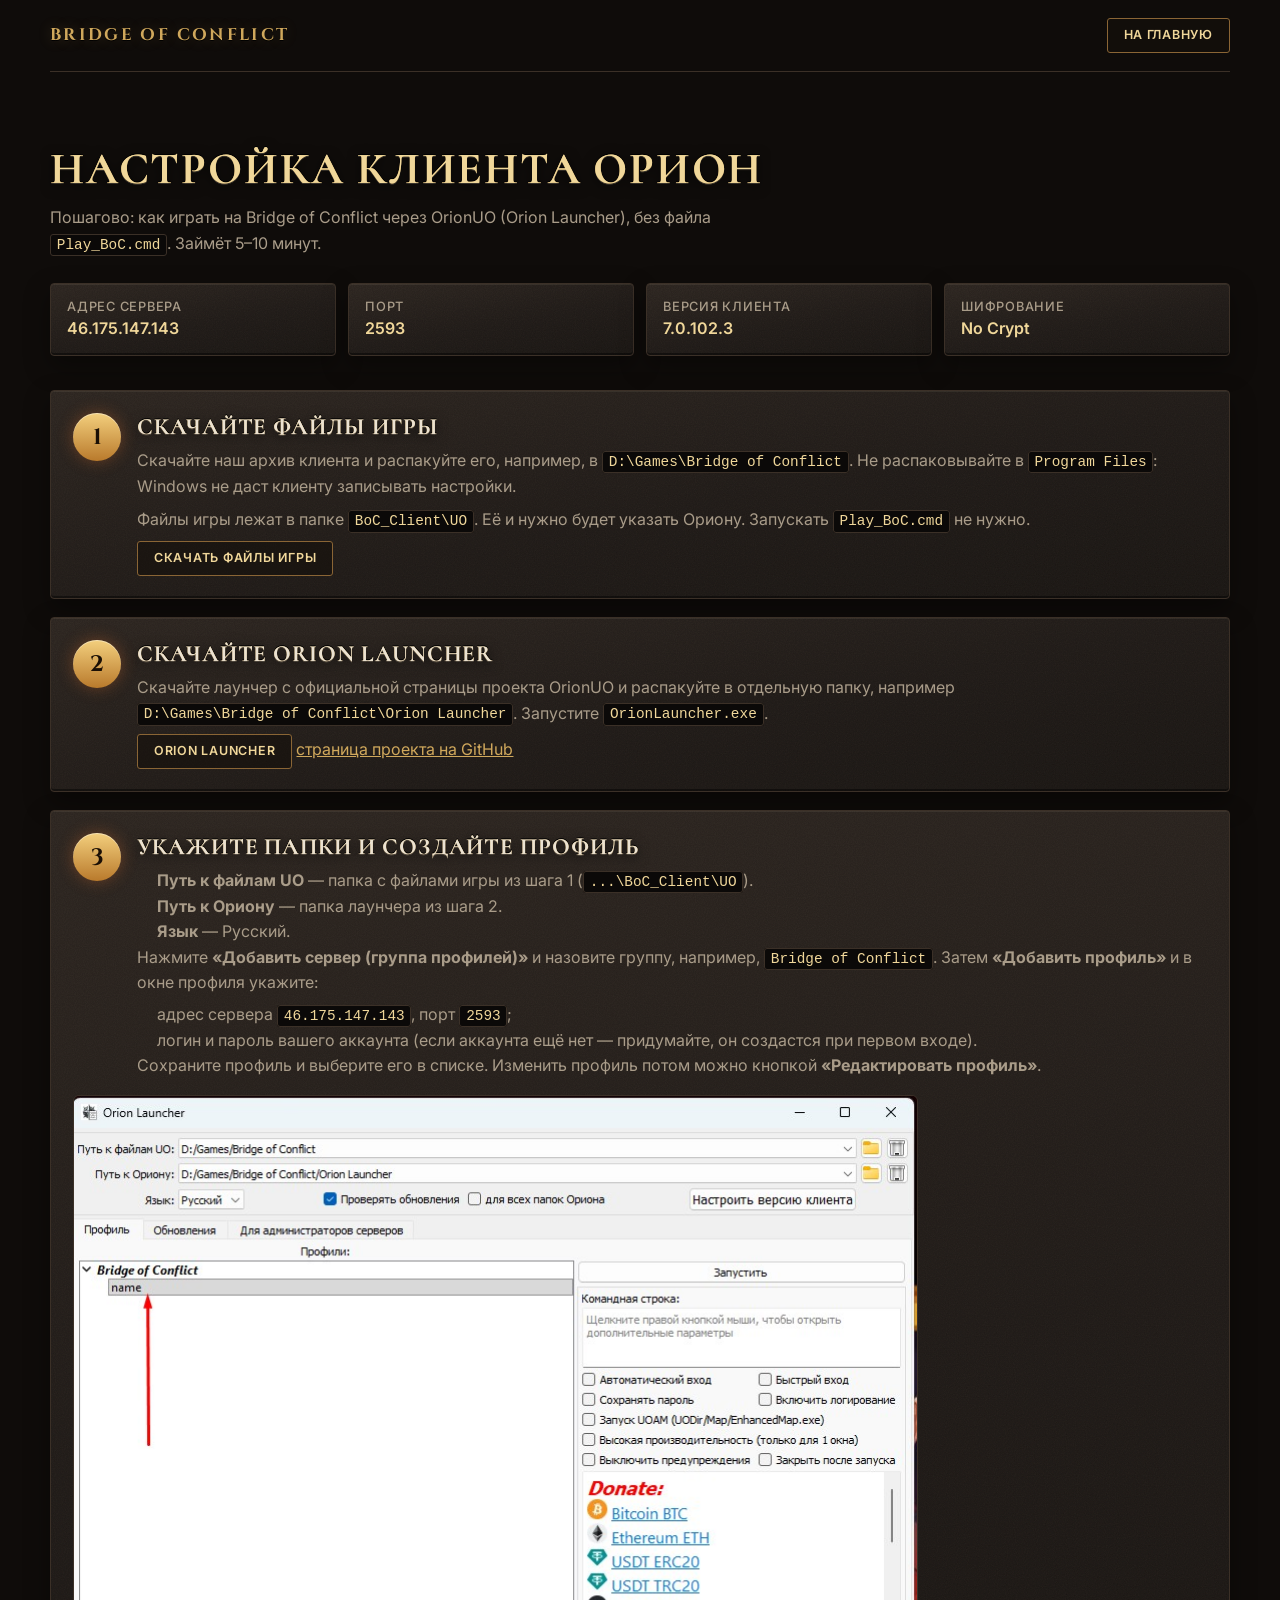
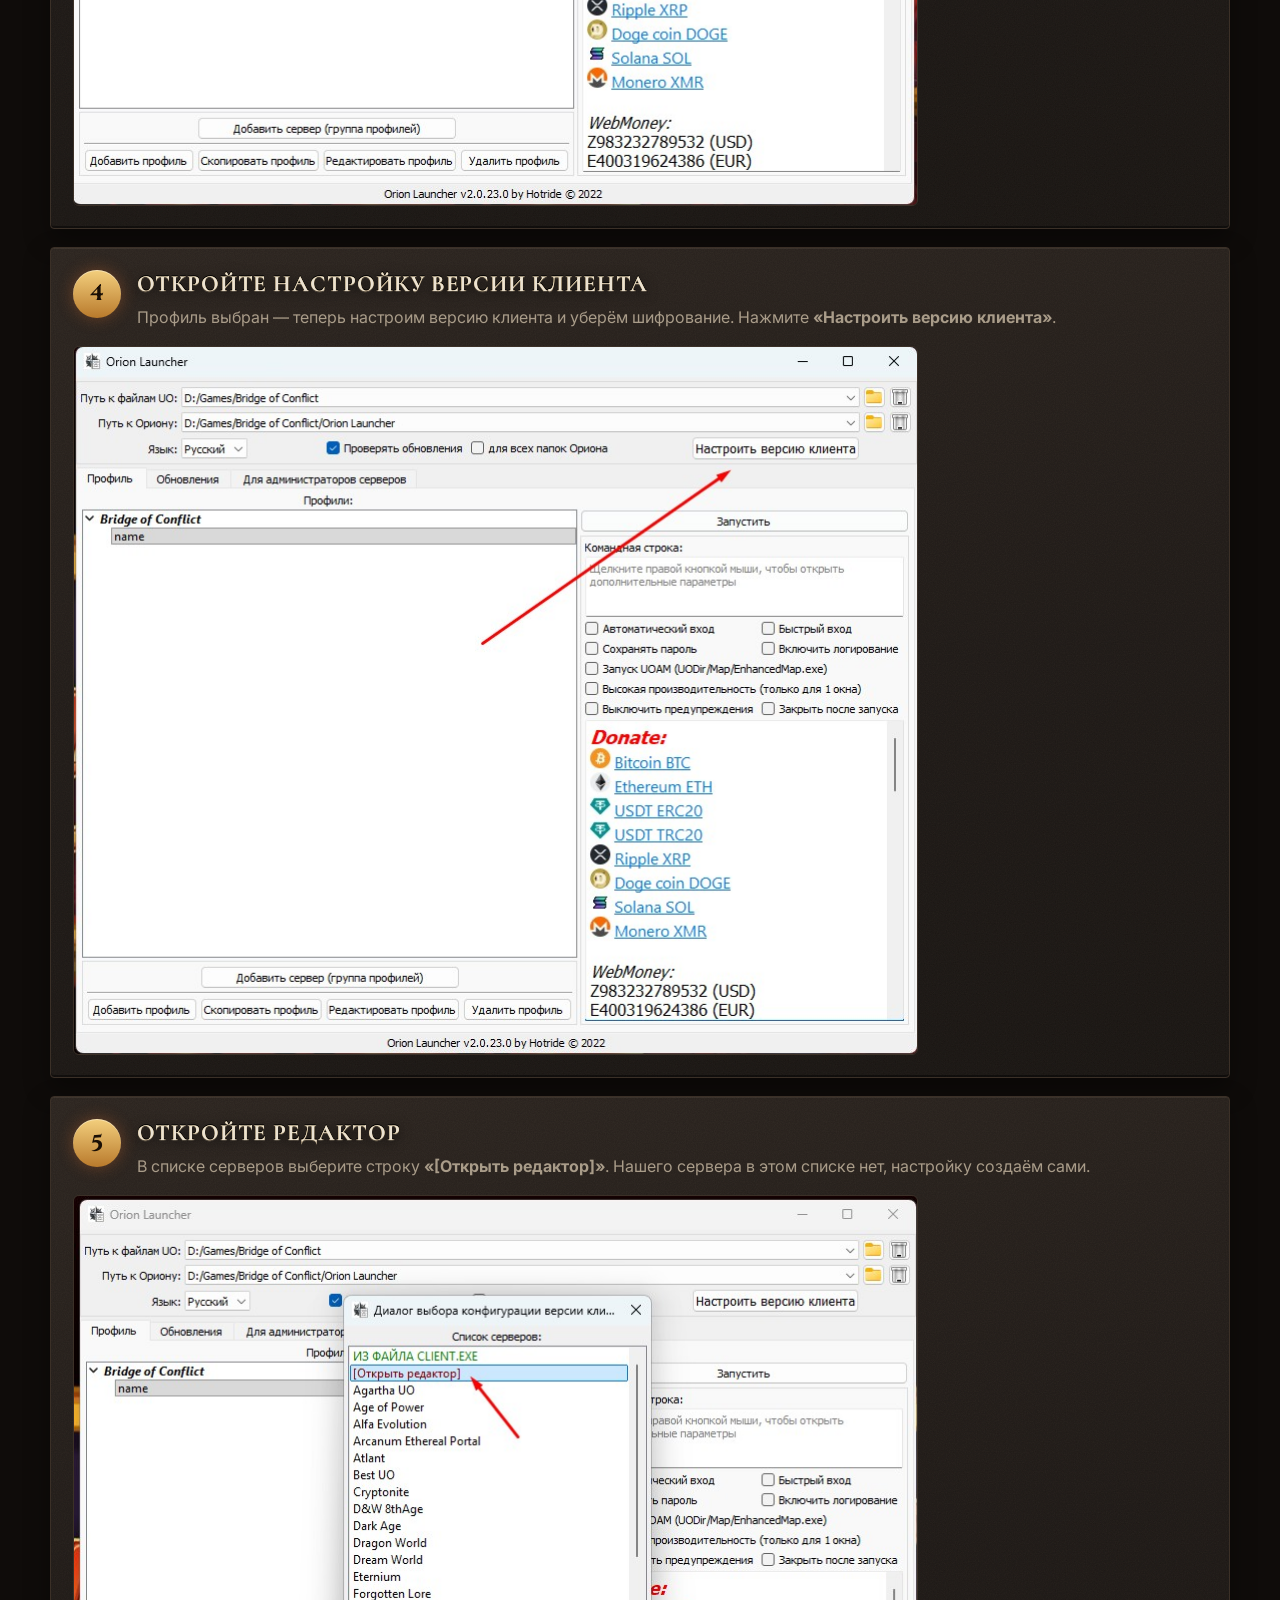
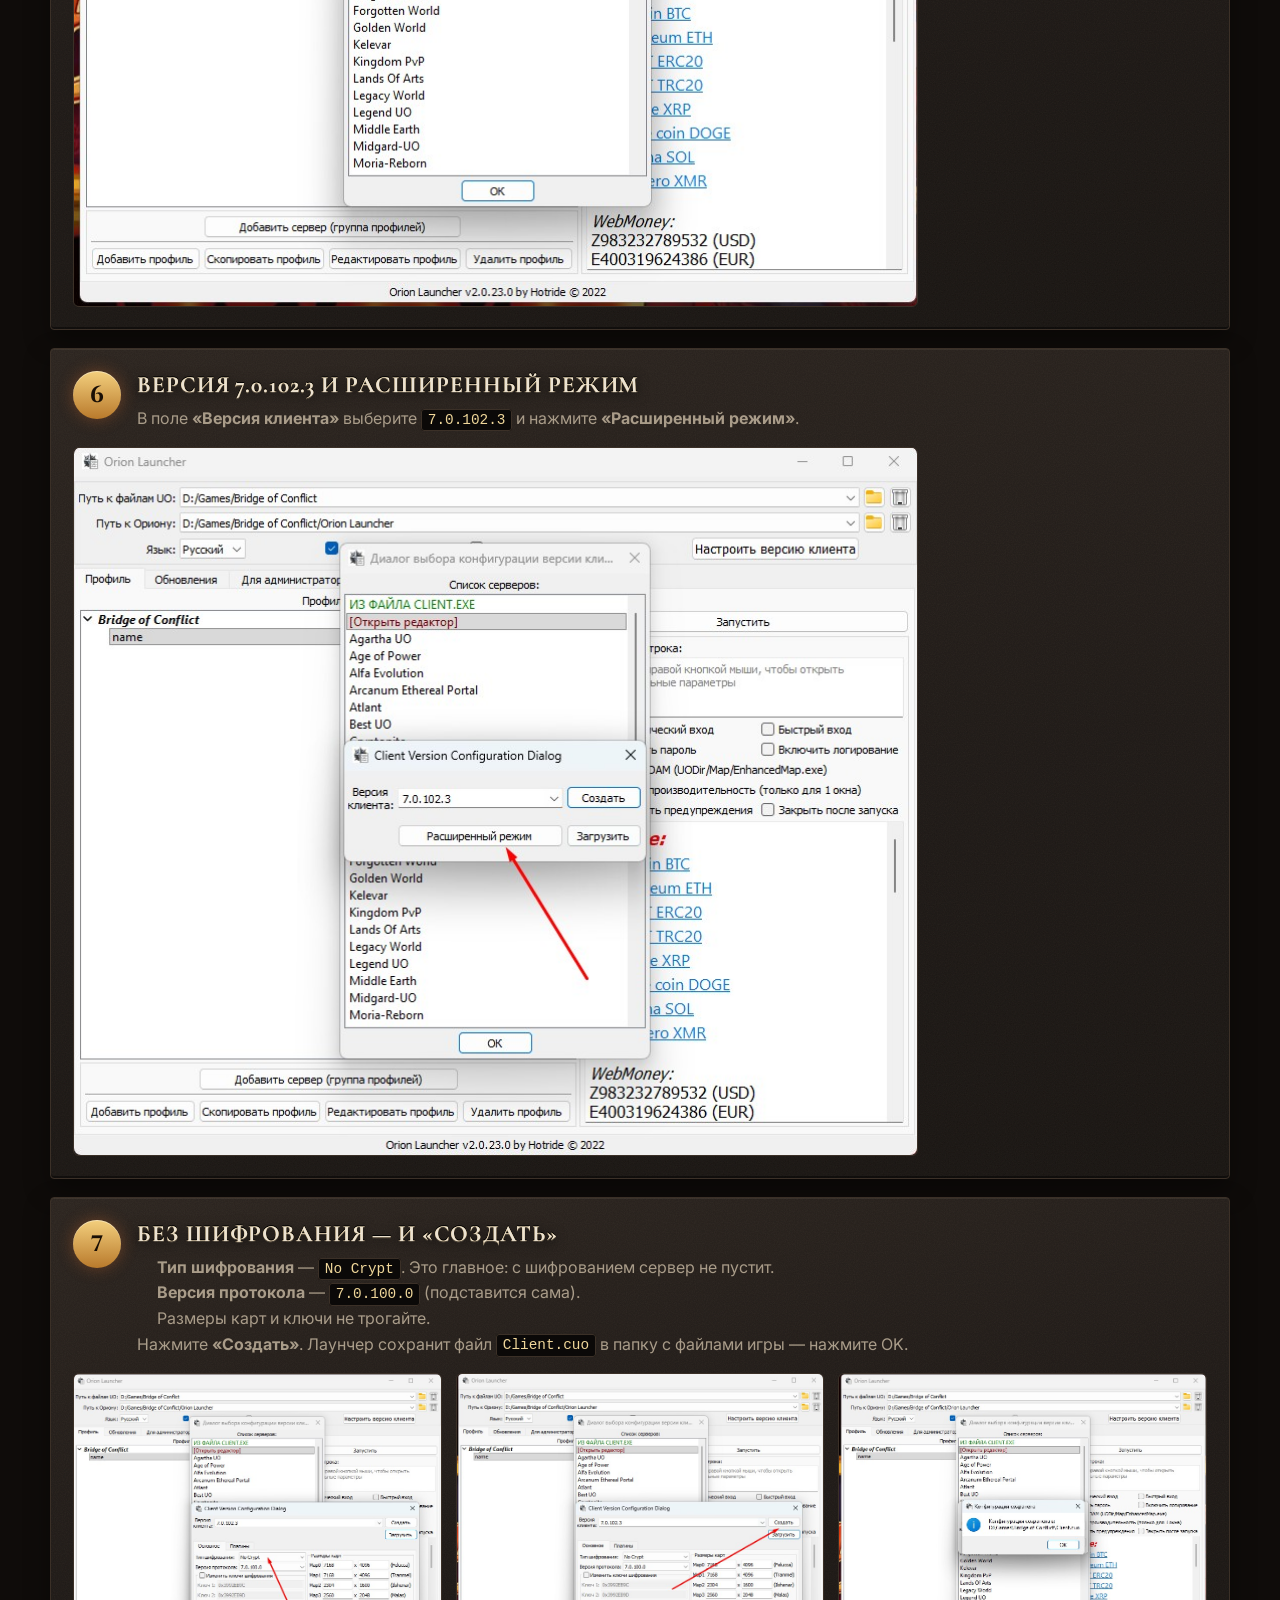
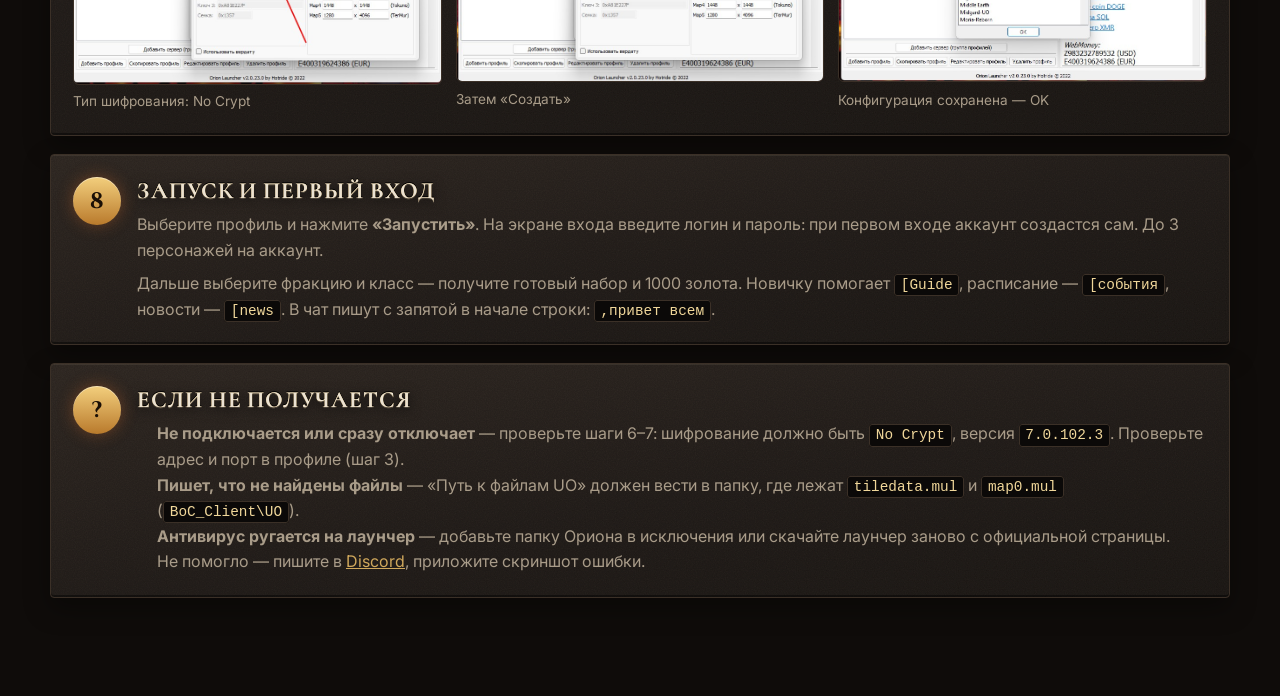
==== commit 4c271d27: "Orion guide: create the profile first, then the client version and No Crypt Co-Authored-By: Claude O" ====
--- a/orion.html
+++ b/orion.html
@@ -72,19 +72,32 @@
 
       <section class="slab gstep">
         <div class="gstep__head"><span class="step__n" aria-hidden="true">3</span><div>
-          <h2>Укажите папки и откройте настройку версии</h2>
+          <h2>Укажите папки и создайте профиль</h2>
           <ul>
             <li><b>Путь к файлам UO</b> — папка с файлами игры из шага 1 (<code>...\BoC_Client\UO</code>).</li>
             <li><b>Путь к Ориону</b> — папка лаунчера из шага 2.</li>
             <li><b>Язык</b> — Русский.</li>
           </ul>
-          <p>Затем нажмите <b>«Настроить версию клиента»</b>.</p>
+          <p>Нажмите <b>«Добавить сервер (группа профилей)»</b> и назовите группу, например, <code>Bridge of Conflict</code>. Затем <b>«Добавить профиль»</b> и в окне профиля укажите:</p>
+          <ul>
+            <li>адрес сервера <code>46.175.147.143</code>, порт <code>2593</code>;</li>
+            <li>логин и пароль вашего аккаунта (если аккаунта ещё нет — придумайте, он создастся при первом входе).</li>
+          </ul>
+          <p>Сохраните профиль и выберите его в списке. Изменить профиль потом можно кнопкой <b>«Редактировать профиль»</b>.</p>
+        </div></div>
+        <figure><img src="img/orion/7-profile.jpg" alt="Список профилей, стрелка на профиле" loading="lazy"></figure>
+      </section>
+
+      <section class="slab gstep">
+        <div class="gstep__head"><span class="step__n" aria-hidden="true">4</span><div>
+          <h2>Откройте настройку версии клиента</h2>
+          <p>Профиль выбран — теперь настроим версию клиента и уберём шифрование. Нажмите <b>«Настроить версию клиента»</b>.</p>
         </div></div>
         <figure><img src="img/orion/1-main.jpg" alt="Главное окно Orion Launcher, стрелка на кнопке «Настроить версию клиента»" loading="lazy" width="841" height="705"></figure>
       </section>
 
       <section class="slab gstep">
-        <div class="gstep__head"><span class="step__n" aria-hidden="true">4</span><div>
+        <div class="gstep__head"><span class="step__n" aria-hidden="true">5</span><div>
           <h2>Откройте редактор</h2>
           <p>В списке серверов выберите строку <b>«[Открыть редактор]»</b>. Нашего сервера в этом списке нет, настройку создаём сами.</p>
         </div></div>
@@ -92,7 +105,7 @@
       </section>
 
       <section class="slab gstep">
-        <div class="gstep__head"><span class="step__n" aria-hidden="true">5</span><div>
+        <div class="gstep__head"><span class="step__n" aria-hidden="true">6</span><div>
           <h2>Версия 7.0.102.3 и расширенный режим</h2>
           <p>В поле <b>«Версия клиента»</b> выберите <code>7.0.102.3</code> и нажмите <b>«Расширенный режим»</b>.</p>
         </div></div>
@@ -100,7 +113,7 @@
       </section>
 
       <section class="slab gstep">
-        <div class="gstep__head"><span class="step__n" aria-hidden="true">6</span><div>
+        <div class="gstep__head"><span class="step__n" aria-hidden="true">7</span><div>
           <h2>Без шифрования — и «Создать»</h2>
           <ul>
             <li><b>Тип шифрования</b> — <code>No Crypt</code>. Это главное: с шифрованием сервер не пустит.</li>
@@ -117,19 +130,6 @@
       </section>
 
       <section class="slab gstep">
-        <div class="gstep__head"><span class="step__n" aria-hidden="true">7</span><div>
-          <h2>Профиль сервера</h2>
-          <p>Нажмите <b>«Добавить сервер (группа профилей)»</b> и назовите группу, например, <code>Bridge of Conflict</code>. Затем <b>«Добавить профиль»</b> и в окне профиля укажите:</p>
-          <ul>
-            <li>адрес сервера <code>46.175.147.143</code>, порт <code>2593</code>;</li>
-            <li>логин и пароль вашего аккаунта (если аккаунта ещё нет — придумайте, он создастся при первом входе).</li>
-          </ul>
-          <p>Сохраните профиль и выберите его в списке. Изменить профиль потом можно кнопкой <b>«Редактировать профиль»</b>.</p>
-        </div></div>
-        <figure><img src="img/orion/7-profile.jpg" alt="Список профилей, стрелка на профиле" loading="lazy"></figure>
-      </section>
-
-      <section class="slab gstep">
         <div class="gstep__head"><span class="step__n" aria-hidden="true">8</span><div>
           <h2>Запуск и первый вход</h2>
           <p>Выберите профиль и нажмите <b>«Запустить»</b>. На экране входа введите логин и пароль: при первом входе аккаунт создастся сам. До 3 персонажей на аккаунт.</p>
@@ -141,7 +141,7 @@
         <div class="gstep__head"><span class="step__n" aria-hidden="true">?</span><div>
           <h2>Если не получается</h2>
           <ul>
-            <li><b>Не подключается или сразу отключает</b> — проверьте шаг 6: шифрование должно быть <code>No Crypt</code>, версия <code>7.0.102.3</code>. Проверьте адрес и порт в профиле.</li>
+            <li><b>Не подключается или сразу отключает</b> — проверьте шаги 6–7: шифрование должно быть <code>No Crypt</code>, версия <code>7.0.102.3</code>. Проверьте адрес и порт в профиле (шаг 3).</li>
             <li><b>Пишет, что не найдены файлы</b> — «Путь к файлам UO» должен вести в папку, где лежат <code>tiledata.mul</code> и <code>map0.mul</code> (<code>BoC_Client\UO</code>).</li>
             <li><b>Антивирус ругается на лаунчер</b> — добавьте папку Ориона в исключения или скачайте лаунчер заново с официальной страницы.</li>
             <li>Не помогло — пишите в <a href="https://discord.gg/6AzDWFs2Xu" target="_blank" rel="noopener">Discord</a>, приложите скриншот ошибки.</li>
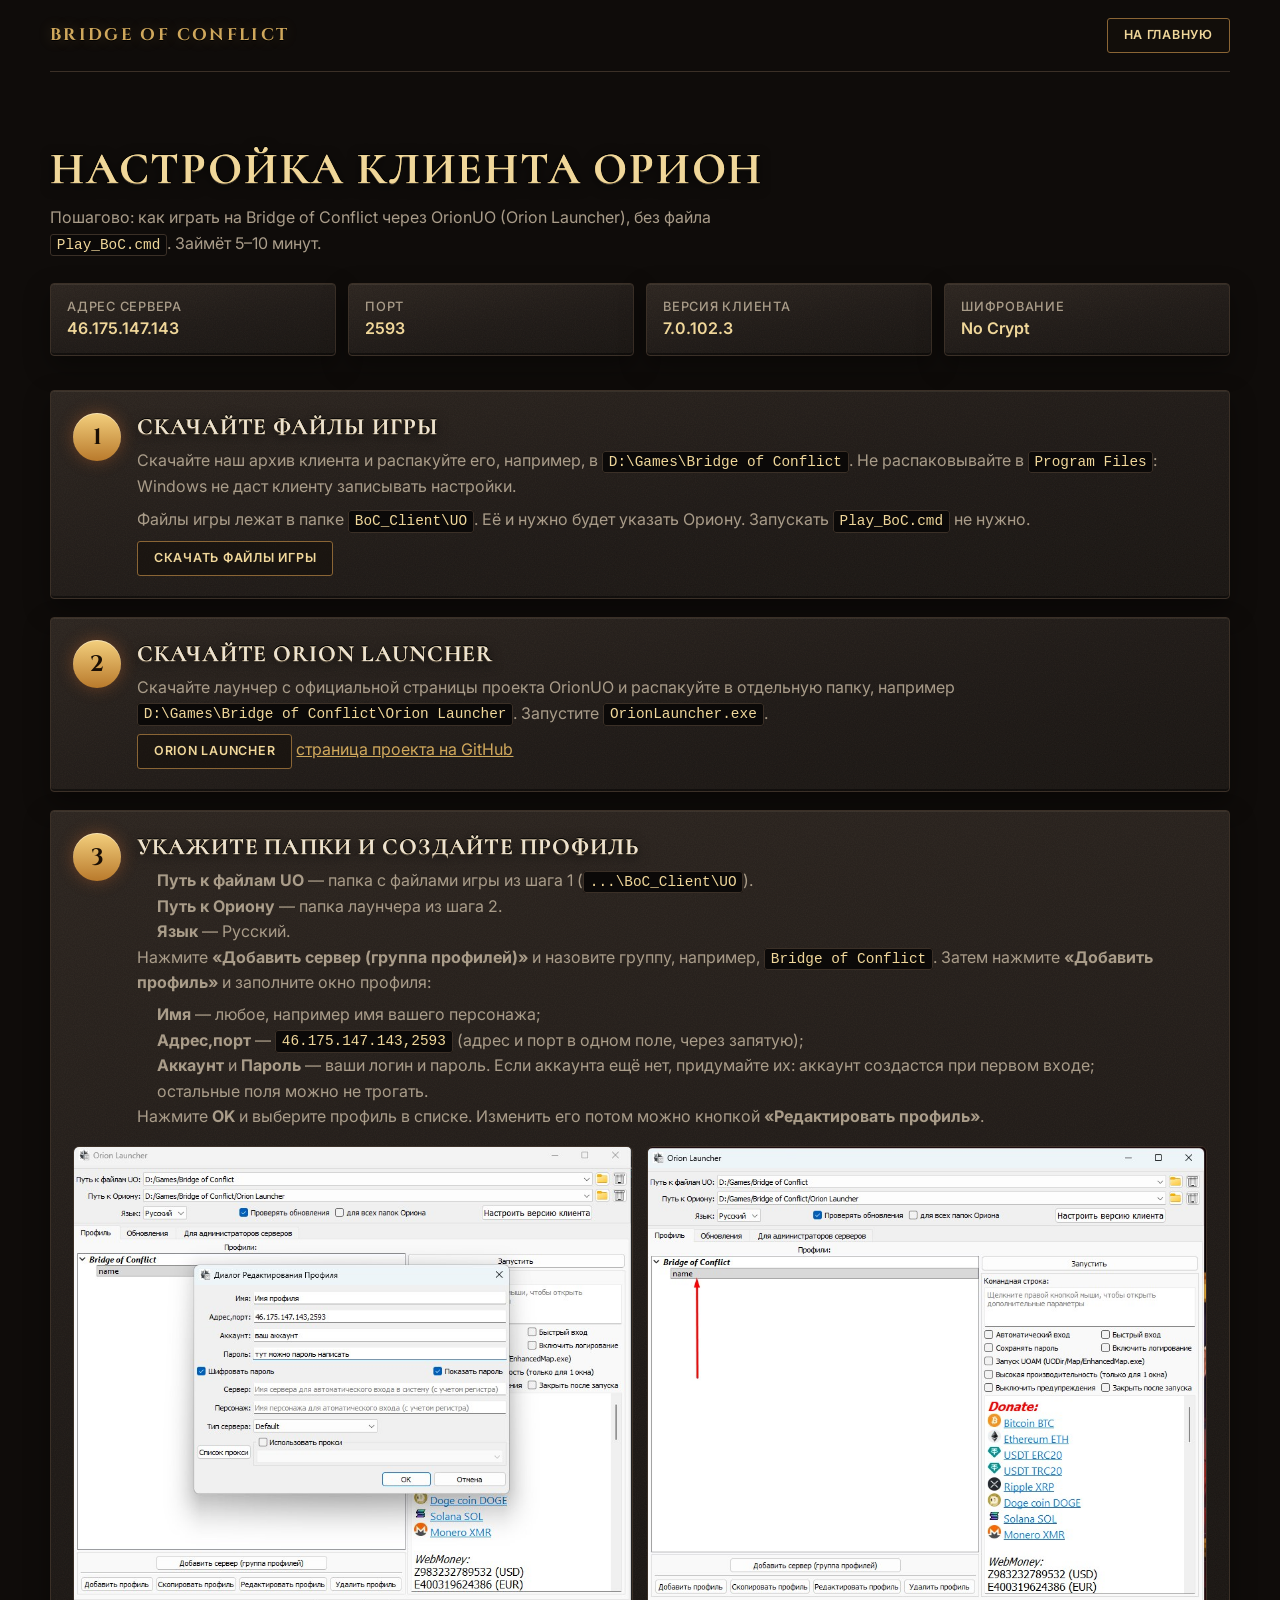
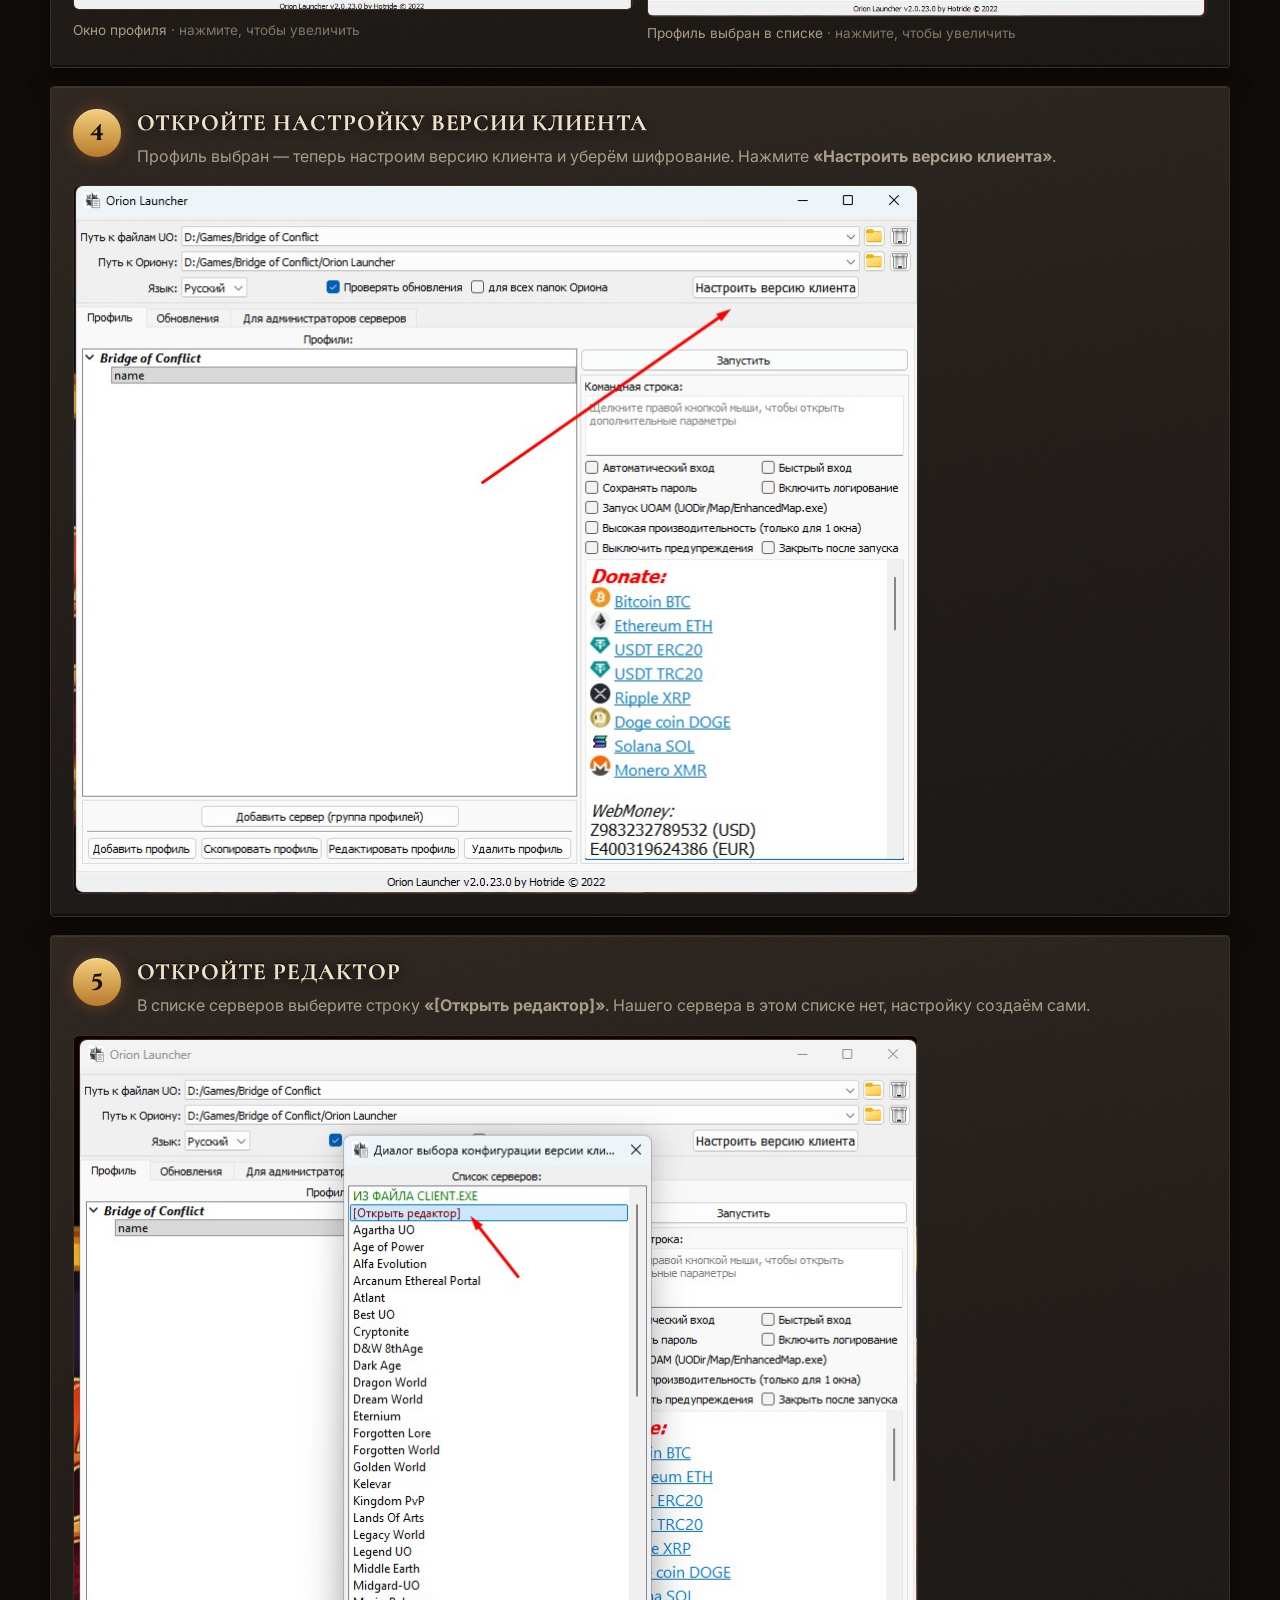
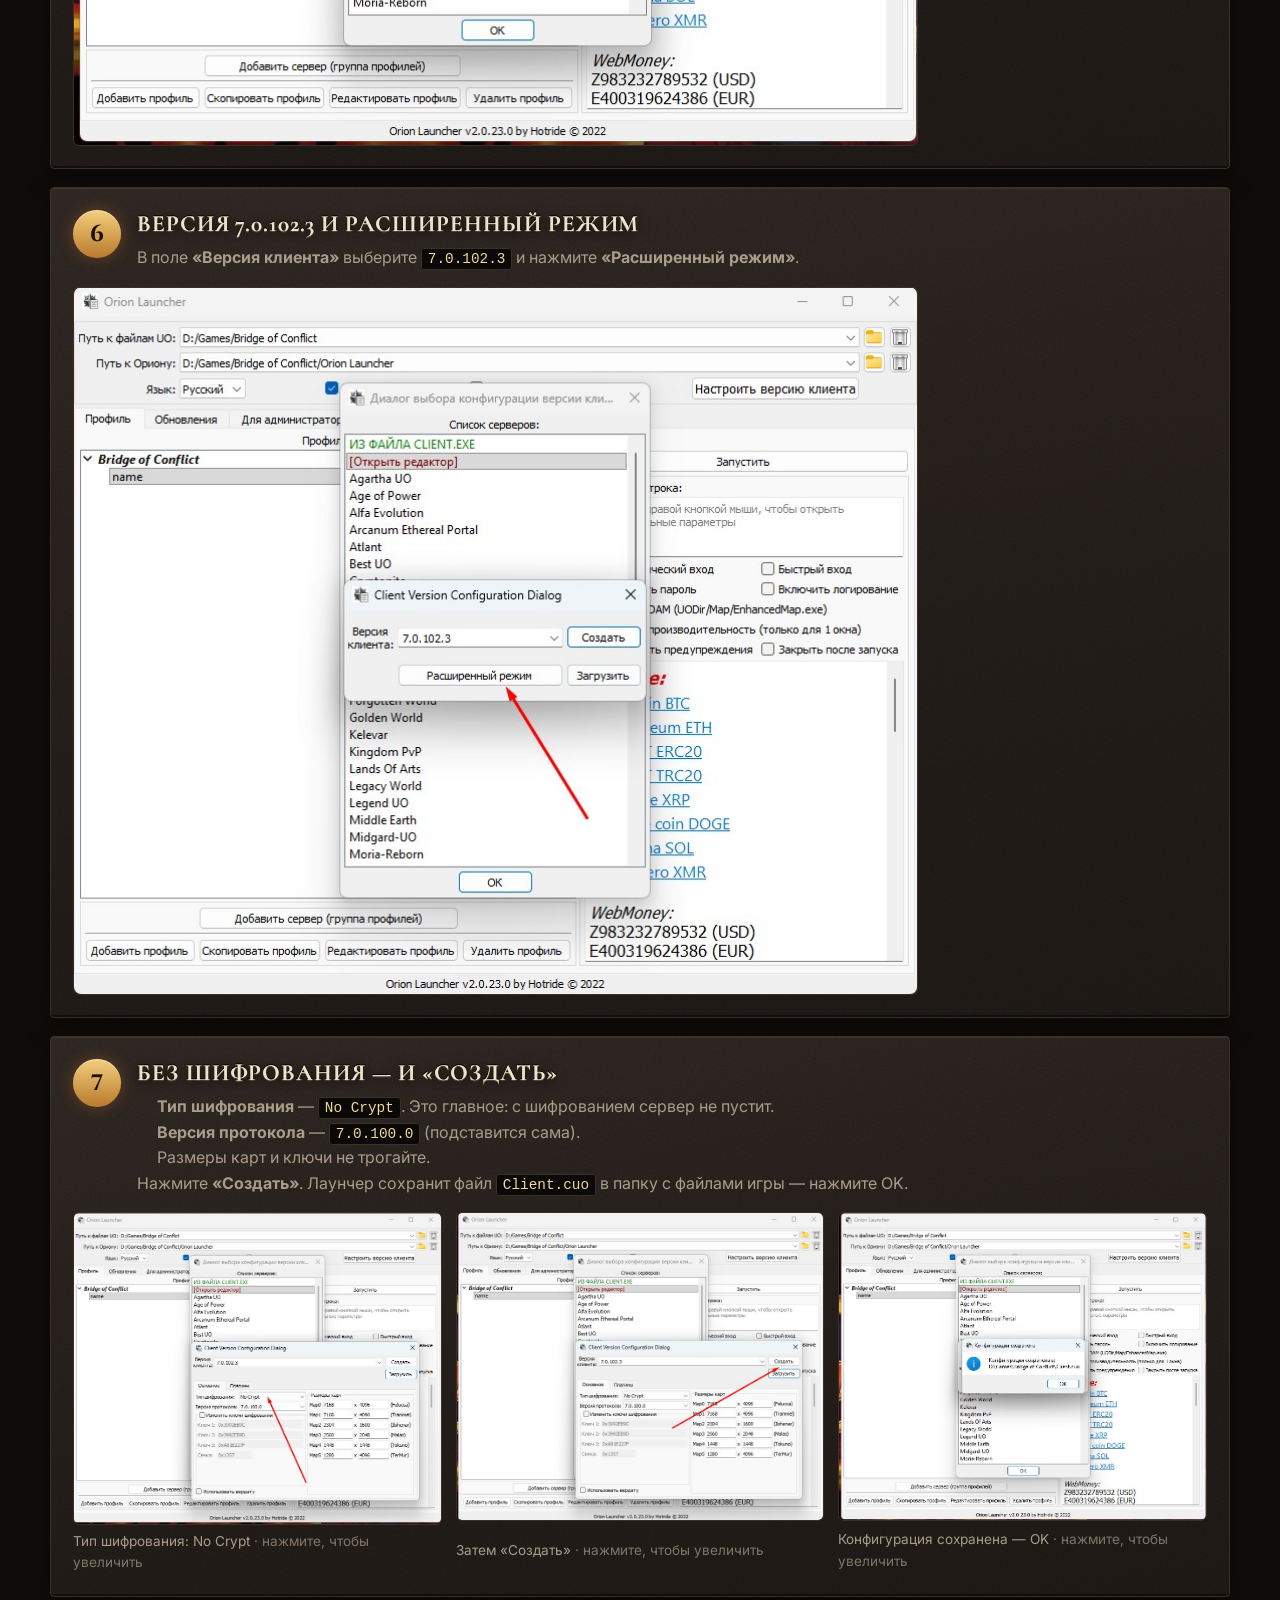
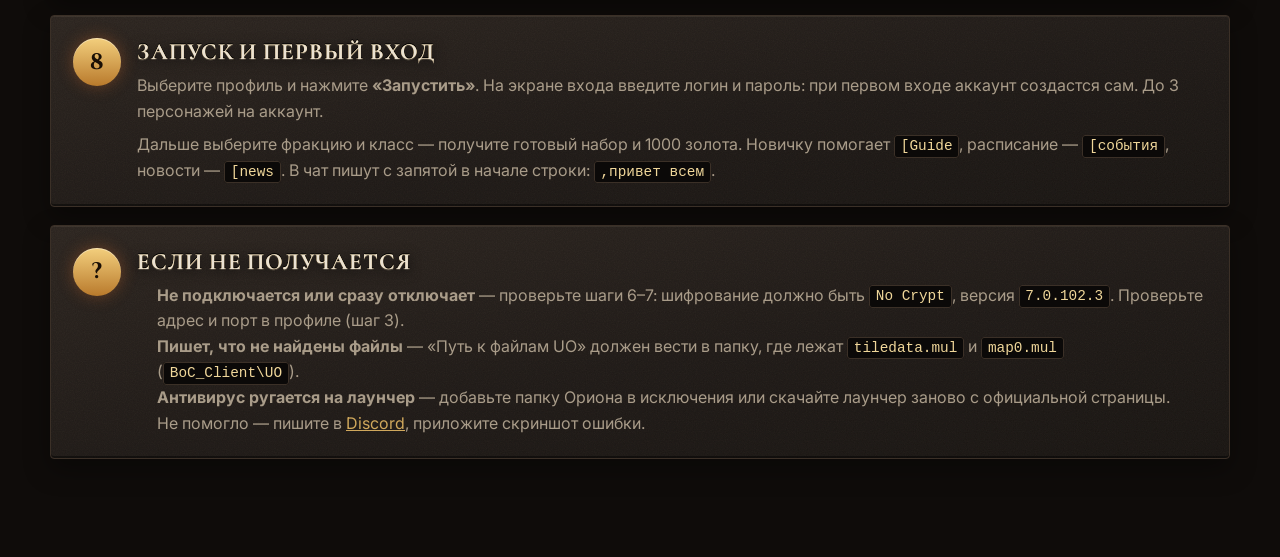
==== commit 7d20c130: "Orion guide: profile dialog screenshot, click to enlarge every screenshot Co-Authored-By: Claude Opu" ====
--- a/orion.html
+++ b/orion.html
@@ -32,6 +32,11 @@
     .shots { display: grid; grid-template-columns: repeat(auto-fit, minmax(300px, 1fr)); gap: 14px; }
     .warn { border-left: 3px solid var(--fire); padding: 10px 14px; background: rgba(226, 112, 42, .08); color: var(--text); border-radius: 4px; }
     @media (max-width: 420px) { .gstep { padding: 16px; } }
+    .gstep img { cursor: zoom-in; }
+    .lightbox { position: fixed; inset: 0; z-index: 100; display: none; align-items: center; justify-content: center; padding: 16px; background: rgba(8, 6, 5, .92); cursor: zoom-out; }
+    .lightbox.is-open { display: flex; }
+    .lightbox img { max-width: 100%; max-height: 100%; width: auto; height: auto; border: 1px solid var(--line); border-radius: 6px; }
+    .gstep figcaption::after { content: " · нажмите, чтобы увеличить"; opacity: .7; }
   </style>
 </head>
 <body>
@@ -78,14 +83,19 @@
             <li><b>Путь к Ориону</b> — папка лаунчера из шага 2.</li>
             <li><b>Язык</b> — Русский.</li>
           </ul>
-          <p>Нажмите <b>«Добавить сервер (группа профилей)»</b> и назовите группу, например, <code>Bridge of Conflict</code>. Затем <b>«Добавить профиль»</b> и в окне профиля укажите:</p>
+          <p>Нажмите <b>«Добавить сервер (группа профилей)»</b> и назовите группу, например, <code>Bridge of Conflict</code>. Затем нажмите <b>«Добавить профиль»</b> и заполните окно профиля:</p>
           <ul>
-            <li>адрес сервера <code>46.175.147.143</code>, порт <code>2593</code>;</li>
-            <li>логин и пароль вашего аккаунта (если аккаунта ещё нет — придумайте, он создастся при первом входе).</li>
+            <li><b>Имя</b> — любое, например имя вашего персонажа;</li>
+            <li><b>Адрес,порт</b> — <code>46.175.147.143,2593</code> (адрес и порт в одном поле, через запятую);</li>
+            <li><b>Аккаунт</b> и <b>Пароль</b> — ваши логин и пароль. Если аккаунта ещё нет, придумайте их: аккаунт создастся при первом входе;</li>
+            <li>остальные поля можно не трогать.</li>
           </ul>
-          <p>Сохраните профиль и выберите его в списке. Изменить профиль потом можно кнопкой <b>«Редактировать профиль»</b>.</p>
+          <p>Нажмите <b>OK</b> и выберите профиль в списке. Изменить его потом можно кнопкой <b>«Редактировать профиль»</b>.</p>
         </div></div>
-        <figure><img src="img/orion/7-profile.jpg" alt="Список профилей, стрелка на профиле" loading="lazy"></figure>
+        <div class="shots">
+          <figure><img src="img/orion/3-profile-edit.jpg" alt="Окно редактирования профиля: адрес 46.175.147.143,2593, аккаунт и пароль" loading="lazy"><figcaption>Окно профиля</figcaption></figure>
+          <figure><img src="img/orion/7-profile.jpg" alt="Список профилей, стрелка на профиле" loading="lazy"><figcaption>Профиль выбран в списке</figcaption></figure>
+        </div>
       </section>
 
       <section class="slab gstep">
@@ -150,5 +160,17 @@
       </section>
     </main>
   </div>
+  <div class="lightbox" id="lightbox" role="dialog" aria-label="Скриншот крупно"><img alt=""></div>
+  <script>
+    (function () {
+      var box = document.getElementById('lightbox'), big = box.querySelector('img');
+      document.querySelectorAll('.gstep img').forEach(function (img) {
+        img.addEventListener('click', function () { big.src = img.src; big.alt = img.alt; box.classList.add('is-open'); });
+      });
+      function close() { box.classList.remove('is-open'); big.removeAttribute('src'); }
+      box.addEventListener('click', close);
+      document.addEventListener('keydown', function (e) { if (e.key === 'Escape') close(); });
+    })();
+  </script>
 </body>
 </html>
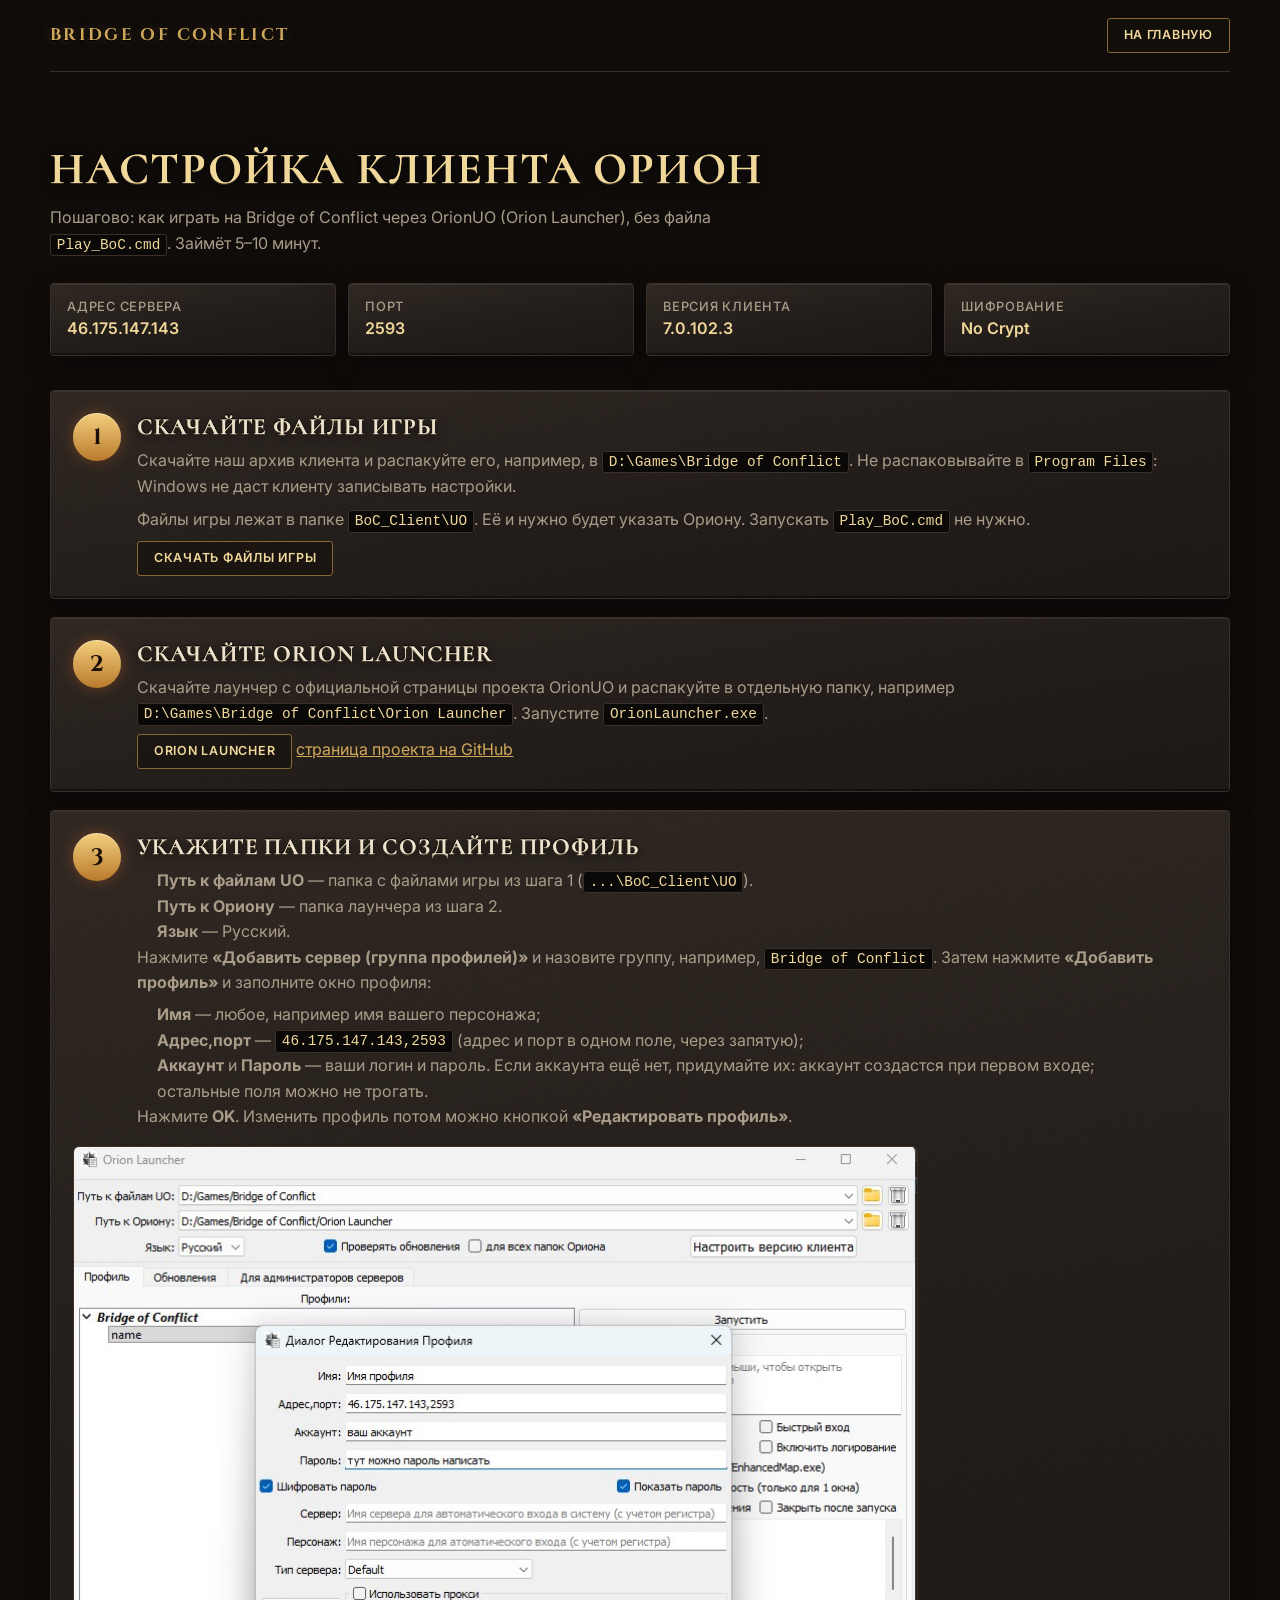
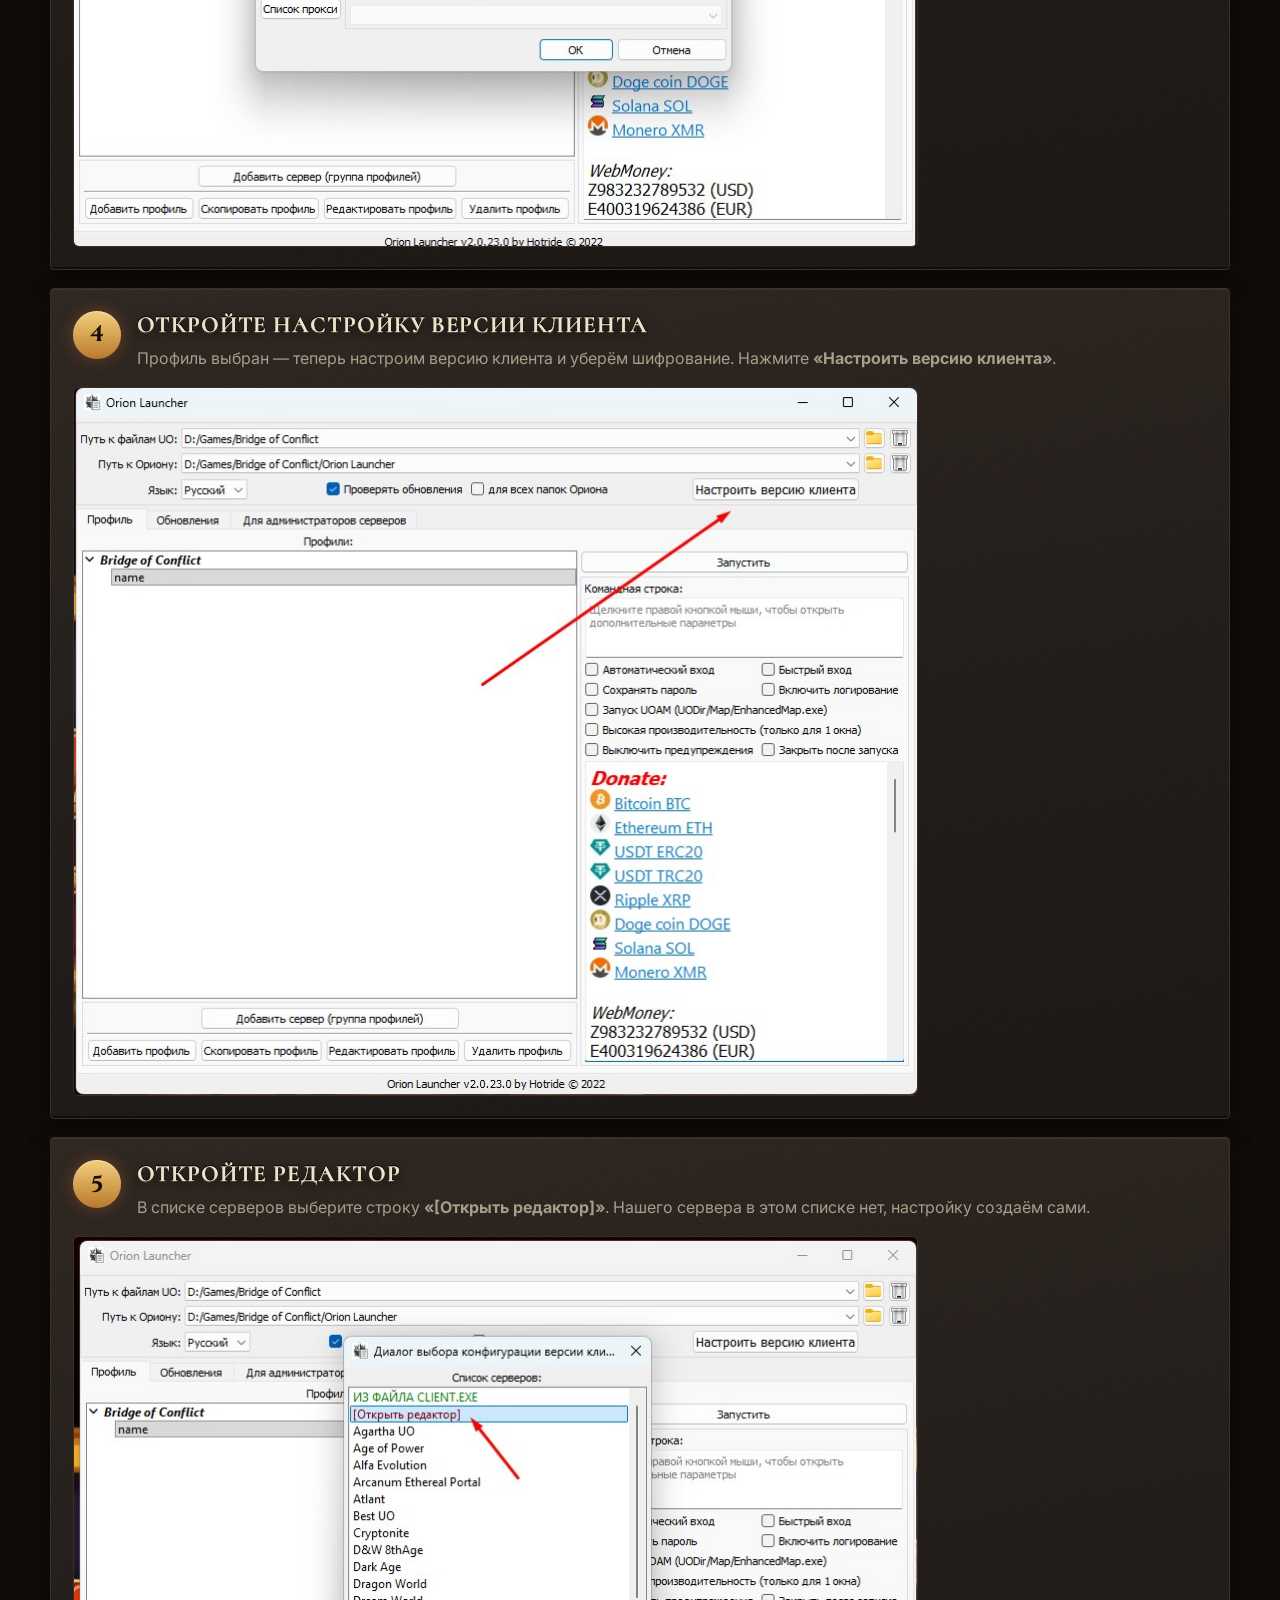
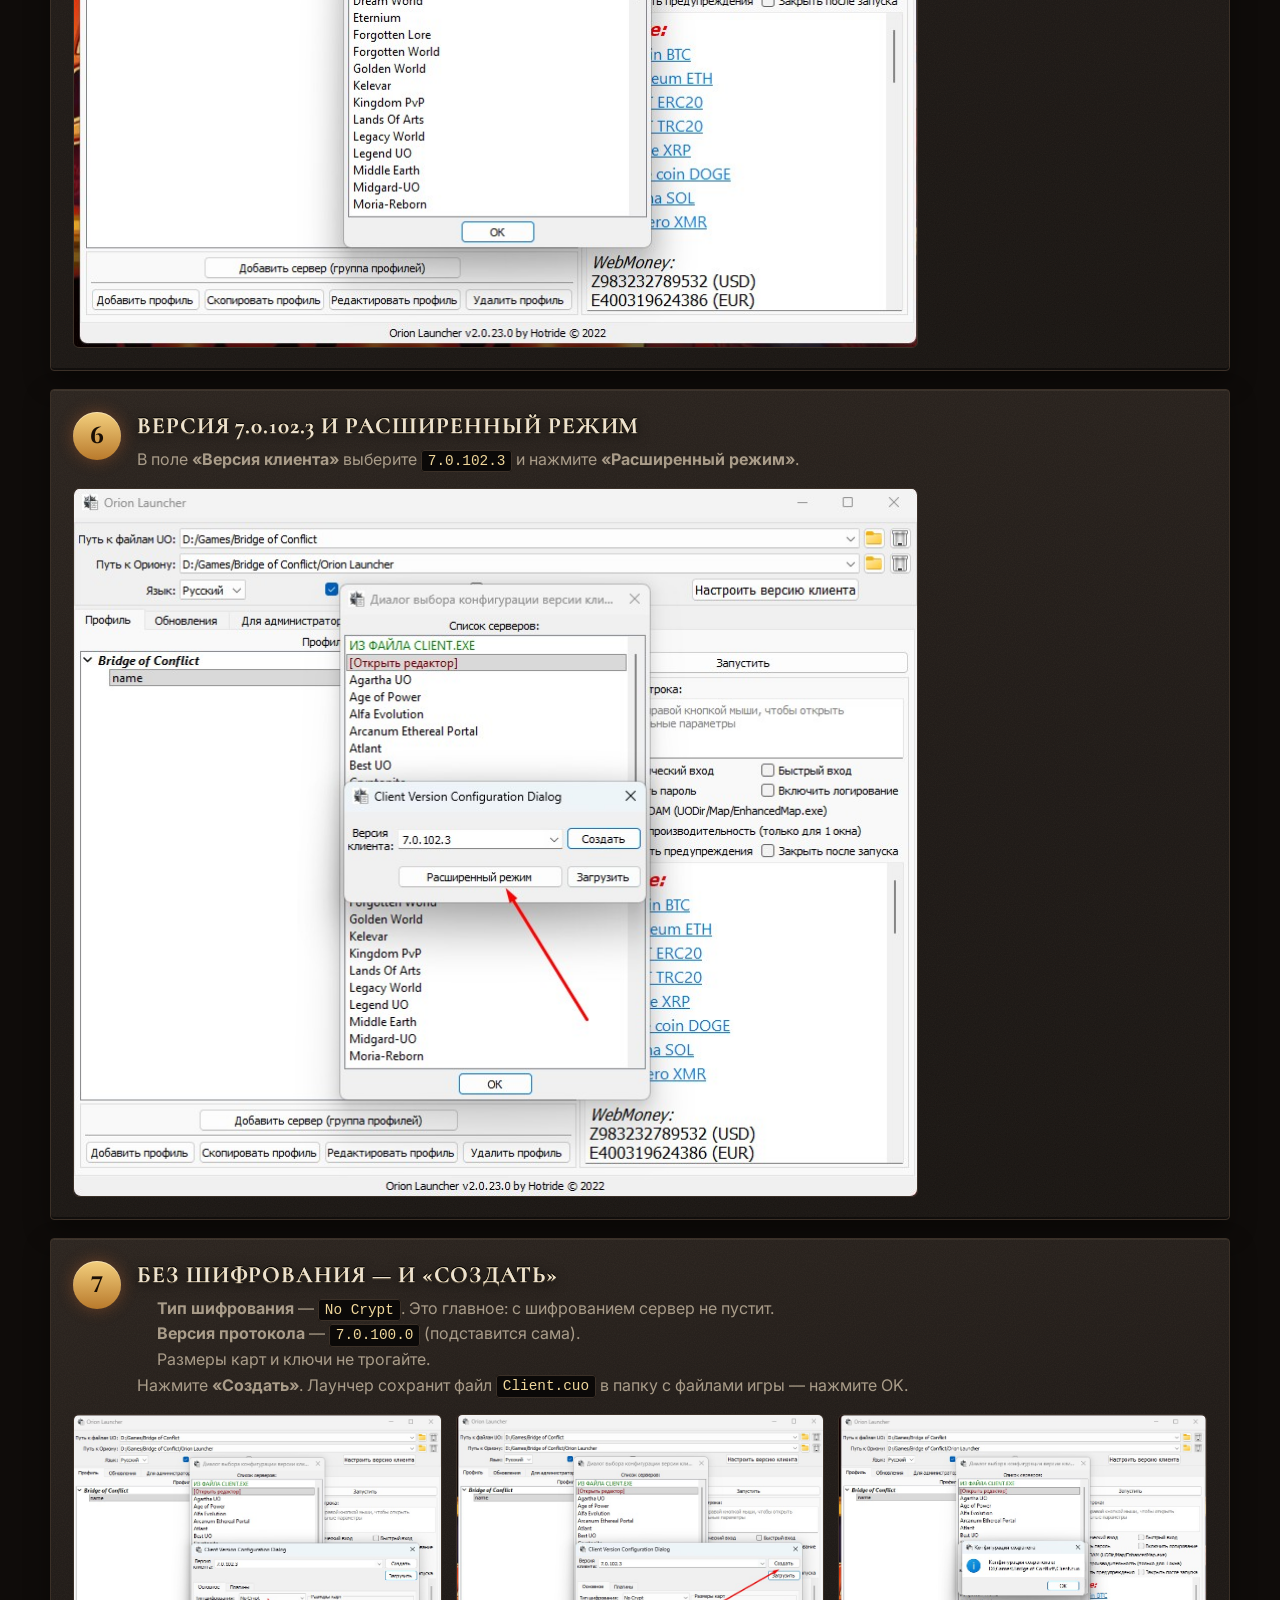
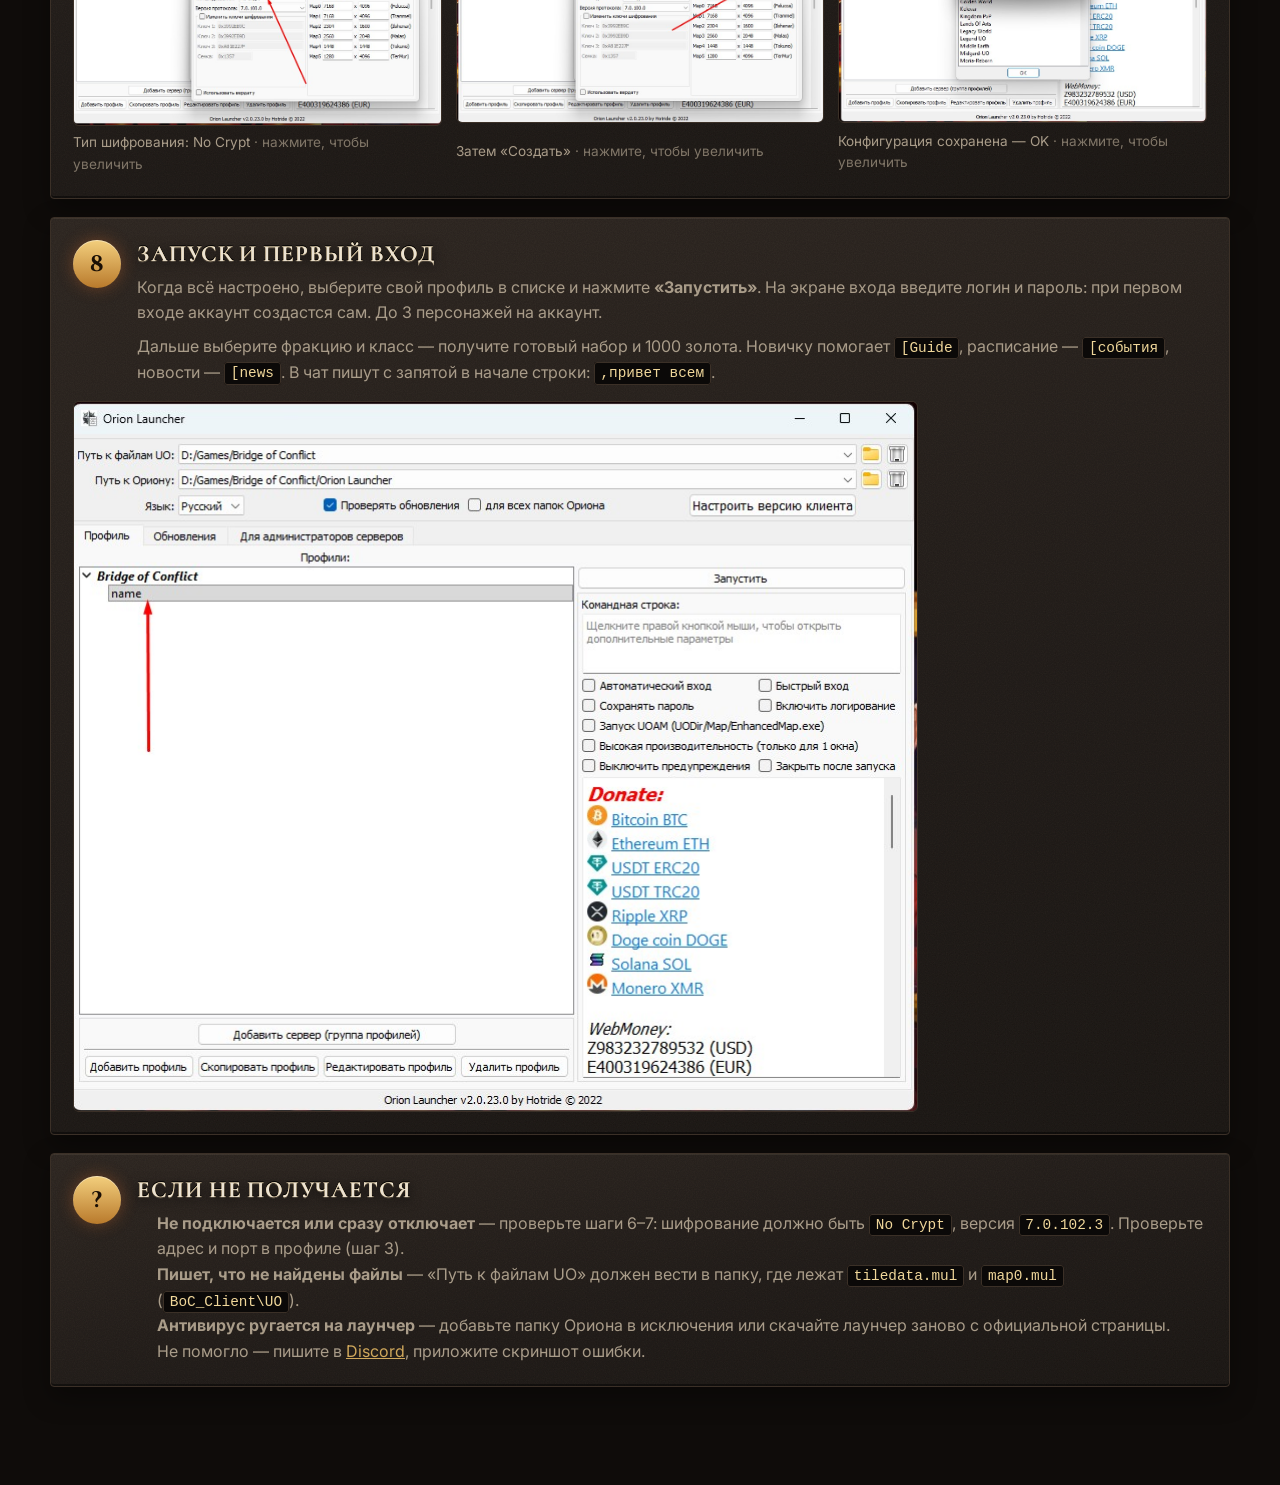
==== commit 41eeb534: "Orion guide: the profile list screenshot belongs to the launch step Co-Authored-By: Claude Opus 5.5 " ====
--- a/orion.html
+++ b/orion.html
@@ -90,12 +90,9 @@
             <li><b>Аккаунт</b> и <b>Пароль</b> — ваши логин и пароль. Если аккаунта ещё нет, придумайте их: аккаунт создастся при первом входе;</li>
             <li>остальные поля можно не трогать.</li>
           </ul>
-          <p>Нажмите <b>OK</b> и выберите профиль в списке. Изменить его потом можно кнопкой <b>«Редактировать профиль»</b>.</p>
+          <p>Нажмите <b>OK</b>. Изменить профиль потом можно кнопкой <b>«Редактировать профиль»</b>.</p>
         </div></div>
-        <div class="shots">
-          <figure><img src="img/orion/3-profile-edit.jpg" alt="Окно редактирования профиля: адрес 46.175.147.143,2593, аккаунт и пароль" loading="lazy"><figcaption>Окно профиля</figcaption></figure>
-          <figure><img src="img/orion/7-profile.jpg" alt="Список профилей, стрелка на профиле" loading="lazy"><figcaption>Профиль выбран в списке</figcaption></figure>
-        </div>
+        <figure><img src="img/orion/3-profile-edit.jpg" alt="Окно редактирования профиля: адрес 46.175.147.143,2593, аккаунт и пароль" loading="lazy"></figure>
       </section>
 
       <section class="slab gstep">
@@ -142,9 +139,10 @@
       <section class="slab gstep">
         <div class="gstep__head"><span class="step__n" aria-hidden="true">8</span><div>
           <h2>Запуск и первый вход</h2>
-          <p>Выберите профиль и нажмите <b>«Запустить»</b>. На экране входа введите логин и пароль: при первом входе аккаунт создастся сам. До 3 персонажей на аккаунт.</p>
+          <p>Когда всё настроено, выберите свой профиль в списке и нажмите <b>«Запустить»</b>. На экране входа введите логин и пароль: при первом входе аккаунт создастся сам. До 3 персонажей на аккаунт.</p>
           <p>Дальше выберите фракцию и класс — получите готовый набор и 1000 золота. Новичку помогает <code>[Guide</code>, расписание — <code>[события</code>, новости — <code>[news</code>. В чат пишут с запятой в начале строки: <code>,привет всем</code>.</p>
         </div></div>
+        <figure><img src="img/orion/7-profile.jpg" alt="Список профилей: выберите свой профиль и нажмите «Запустить»" loading="lazy"></figure>
       </section>
 
       <section class="slab gstep">
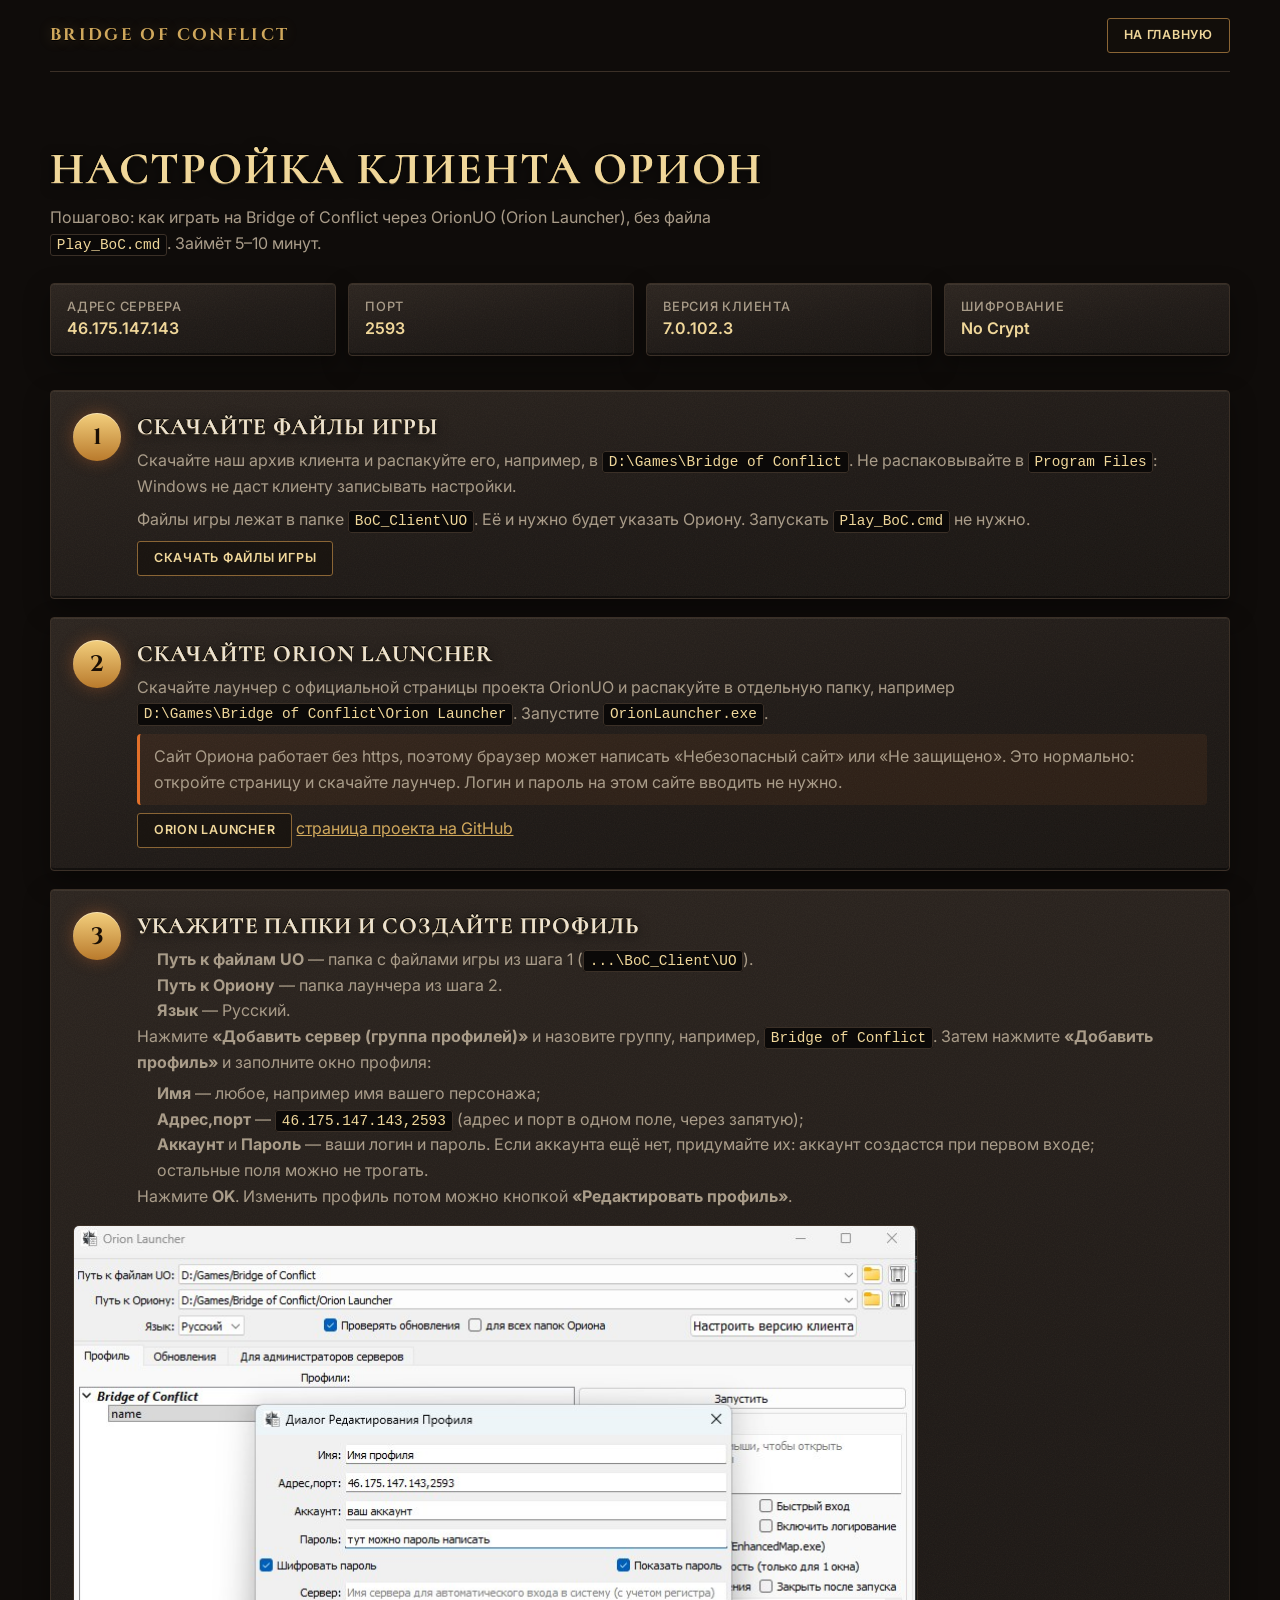
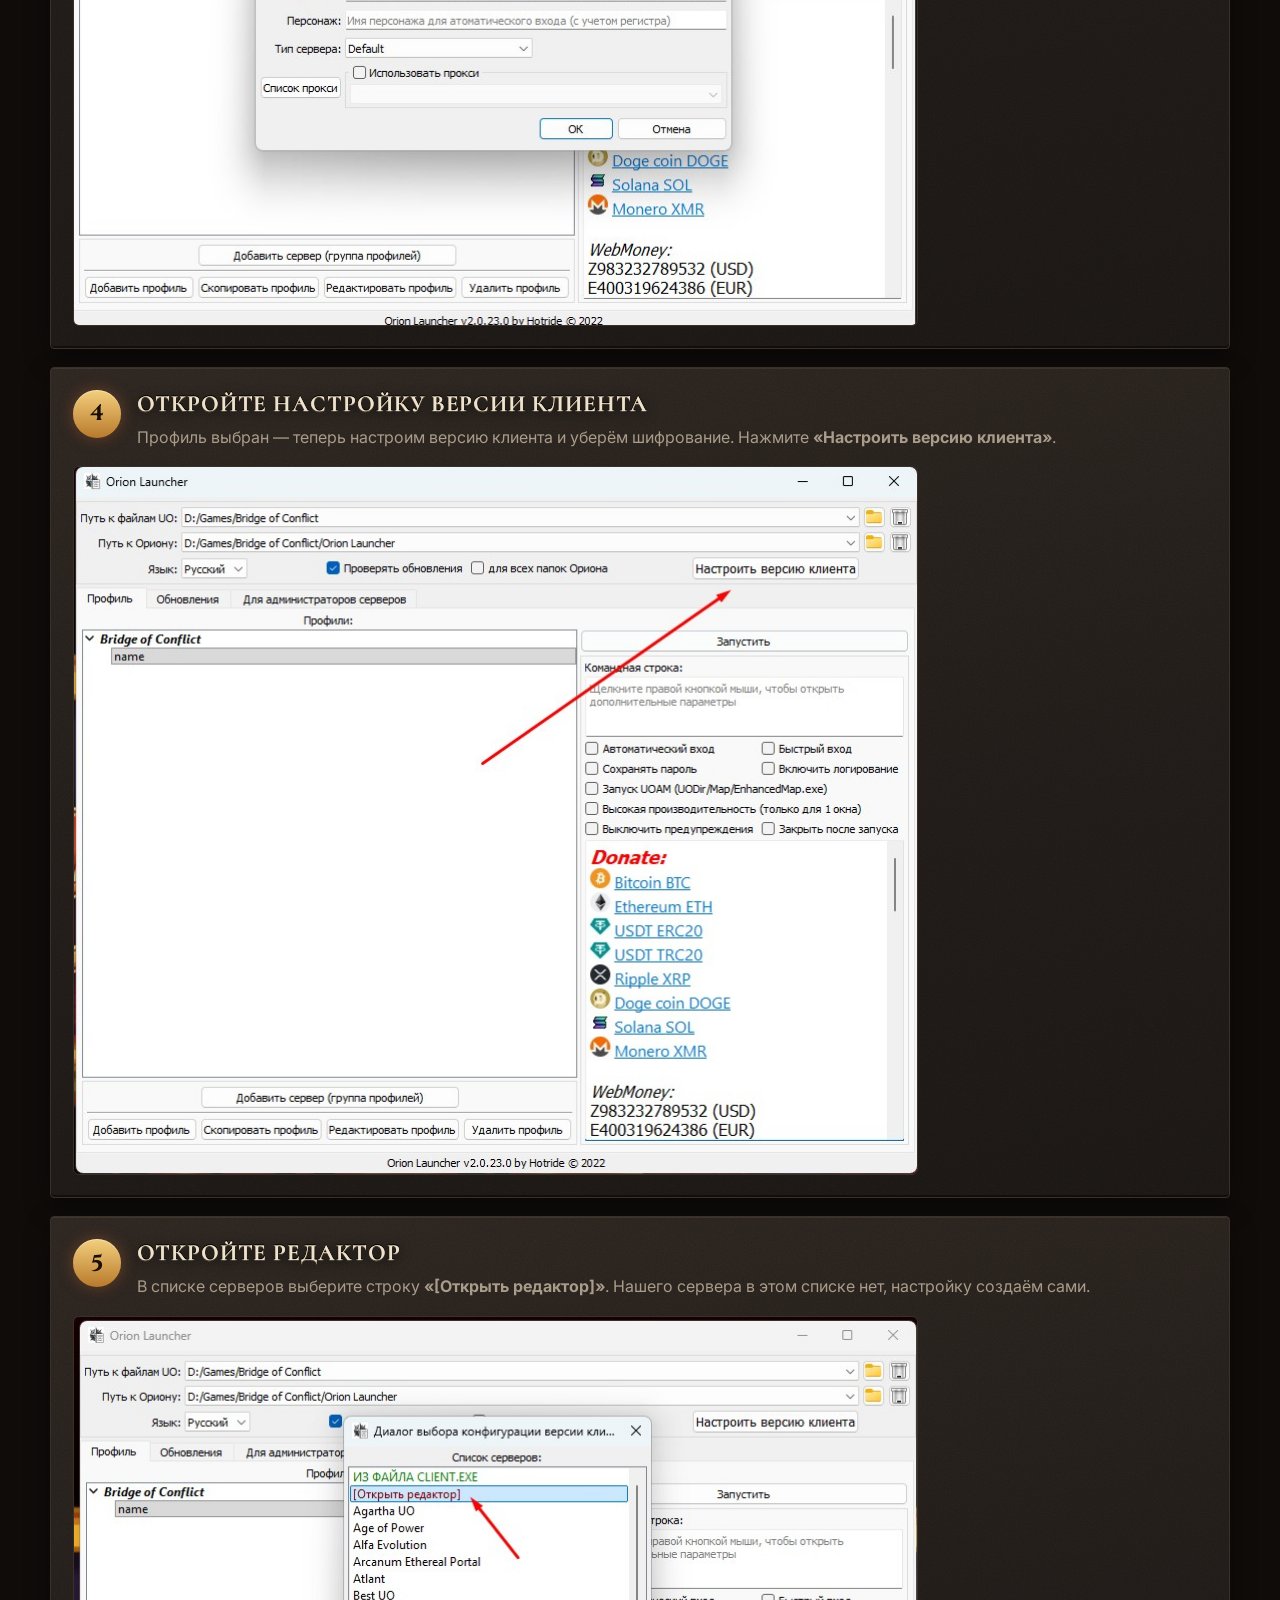
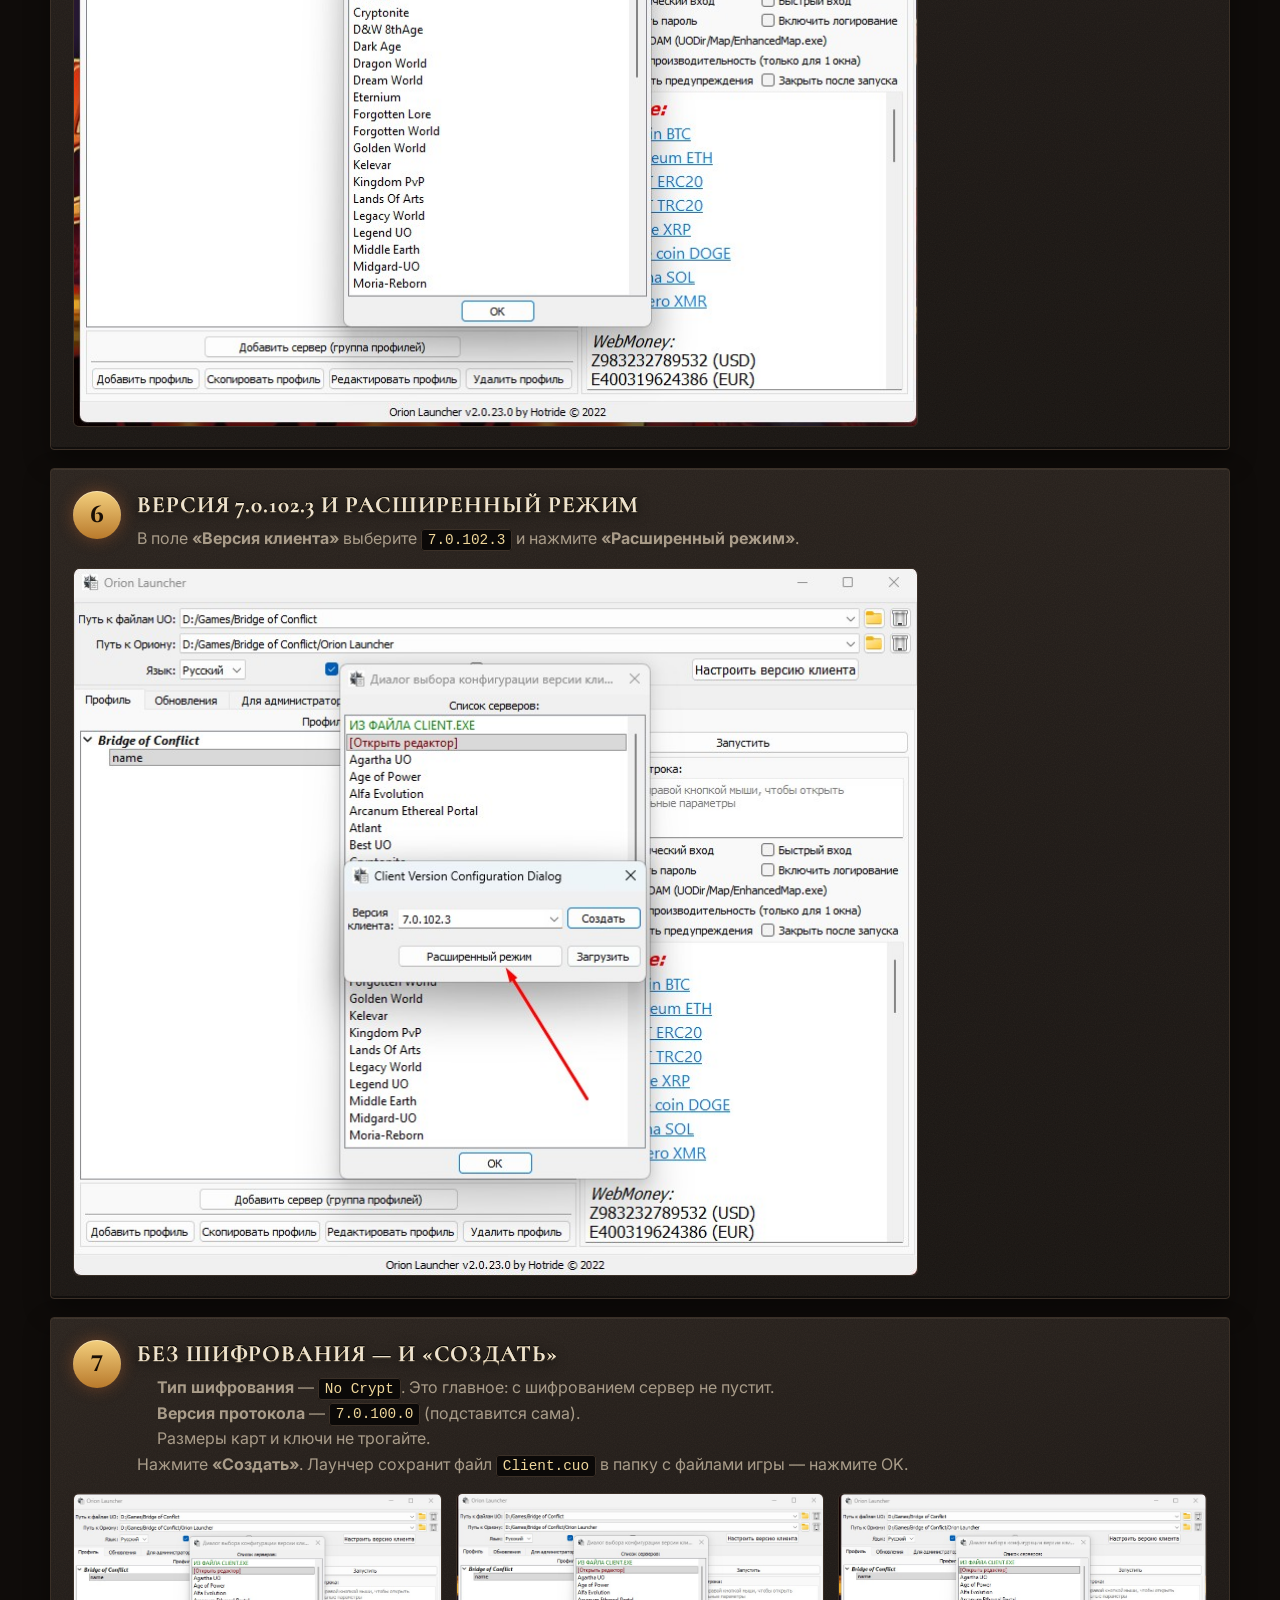
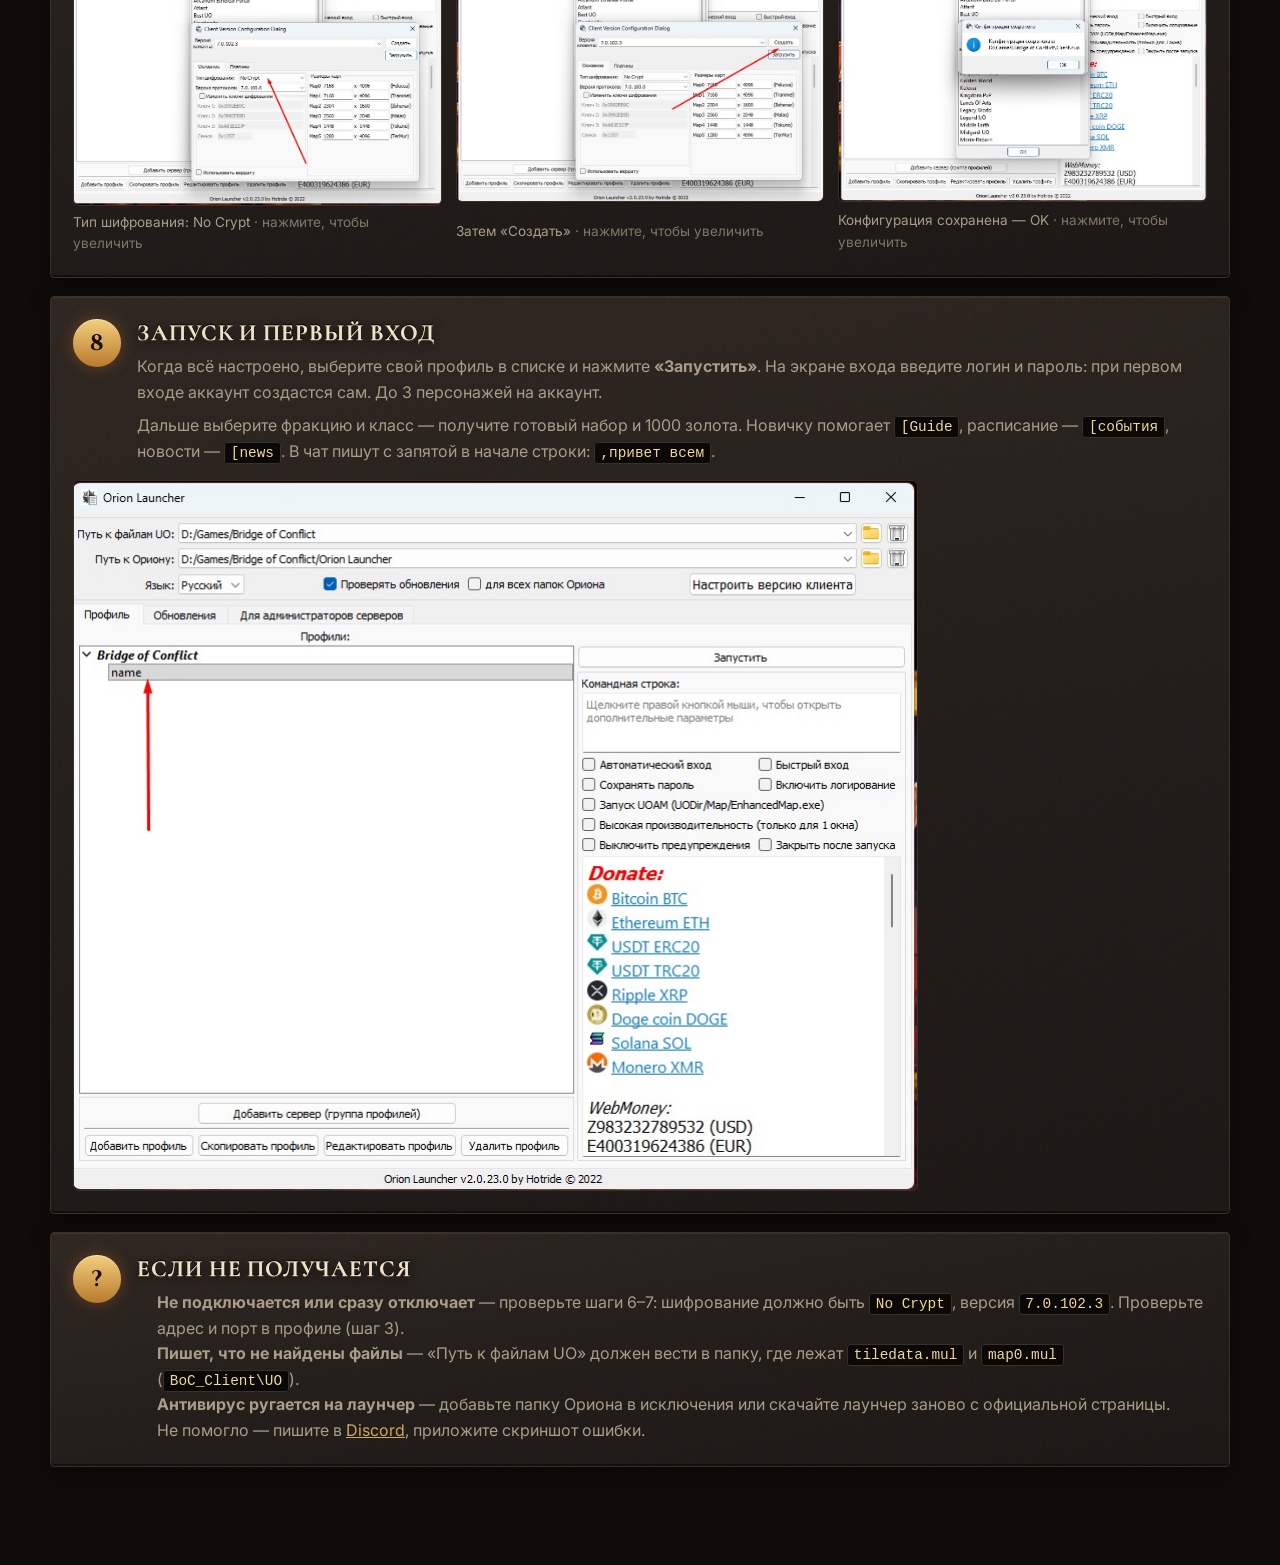
==== commit e0a596ee: "Orion guide: note about the 'not secure' warning of the Orion site Co-Authored-By: Claude Opus 5.5 <" ====
--- a/orion.html
+++ b/orion.html
@@ -70,6 +70,7 @@
         <div class="gstep__head"><span class="step__n" aria-hidden="true">2</span><div>
           <h2>Скачайте Orion Launcher</h2>
           <p>Скачайте лаунчер с официальной страницы проекта OrionUO и распакуйте в отдельную папку, например <code>D:\Games\Bridge of Conflict\Orion Launcher</code>. Запустите <code>OrionLauncher.exe</code>.</p>
+          <p class="warn">Сайт Ориона работает без https, поэтому браузер может написать «Небезопасный сайт» или «Не защищено». Это нормально: откройте страницу и скачайте лаунчер. Логин и пароль на этом сайте вводить не нужно.</p>
           <p><a class="btn btn--ghost btn--sm" href="http://orionuo.online/Launcher.html" target="_blank" rel="noopener">Orion Launcher</a>
              <a href="https://github.com/Hotride/OrionUO" target="_blank" rel="noopener">страница проекта на GitHub</a></p>
         </div></div>
